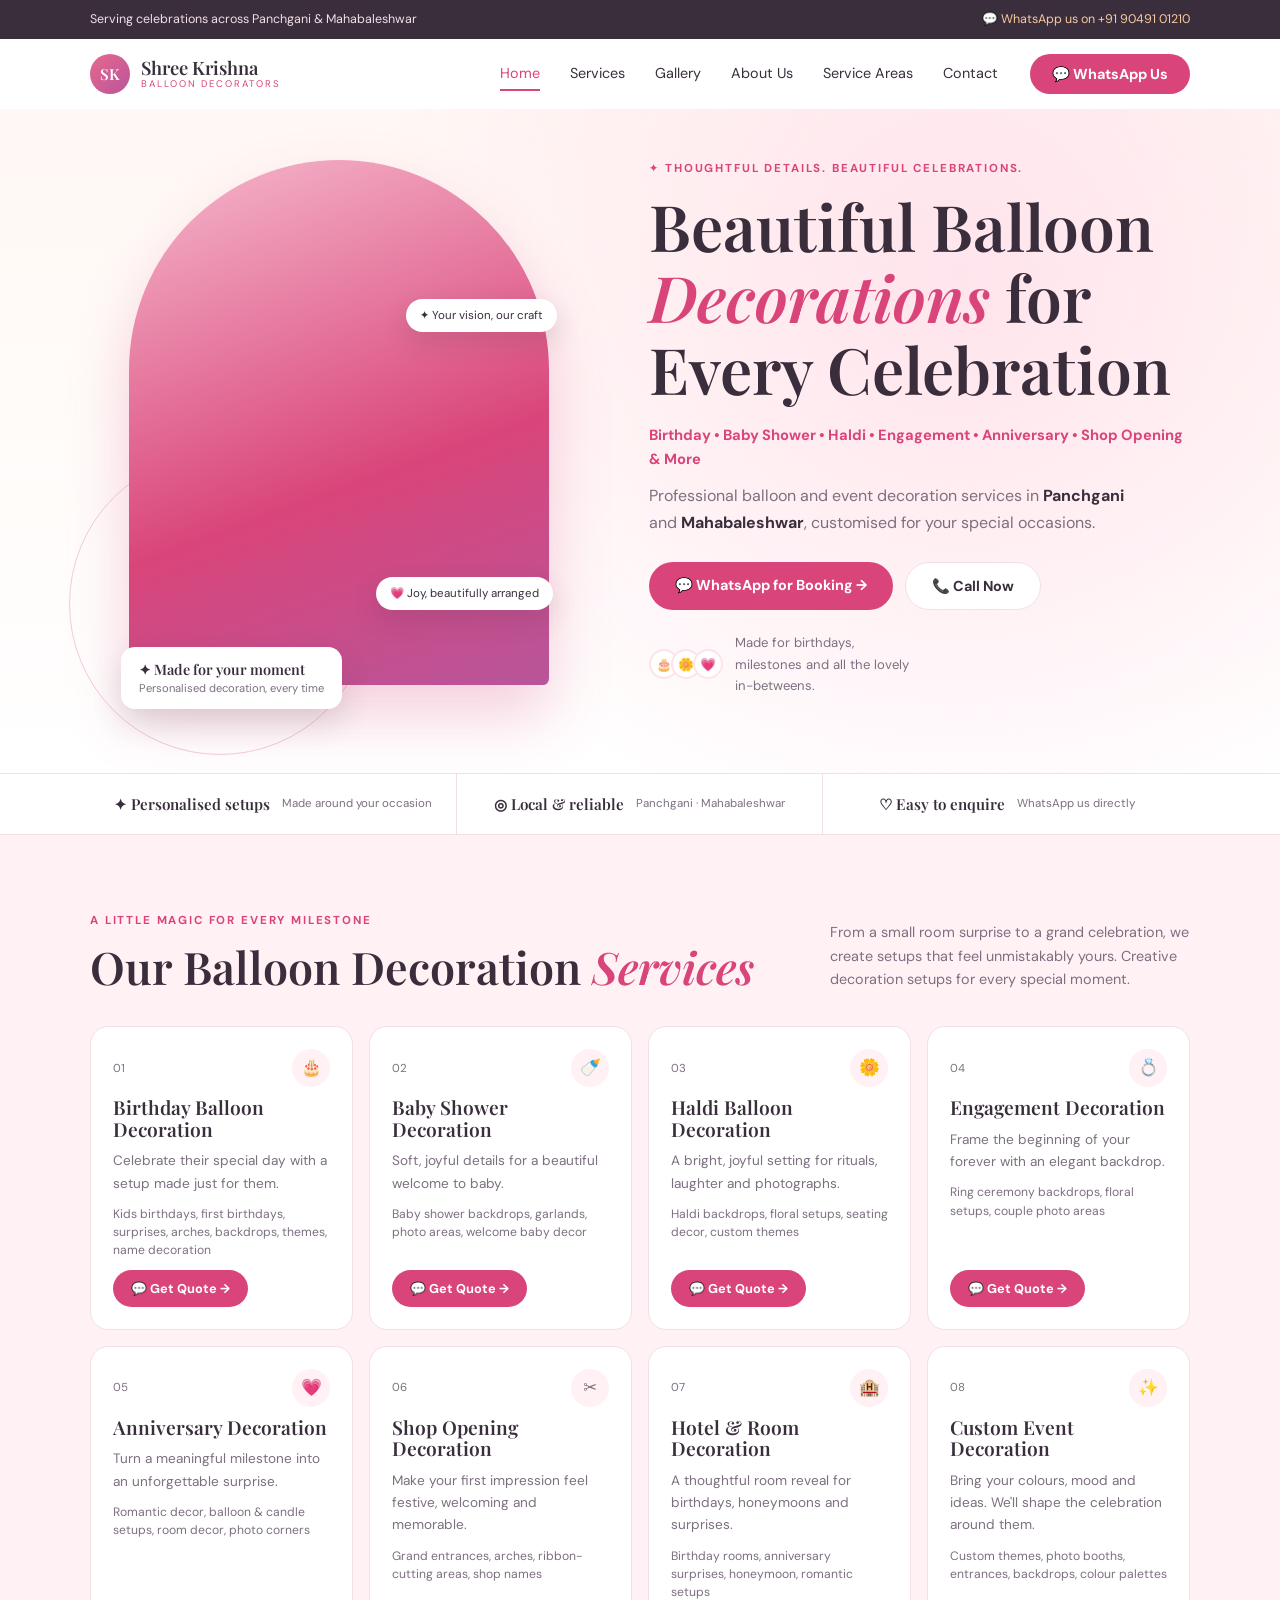
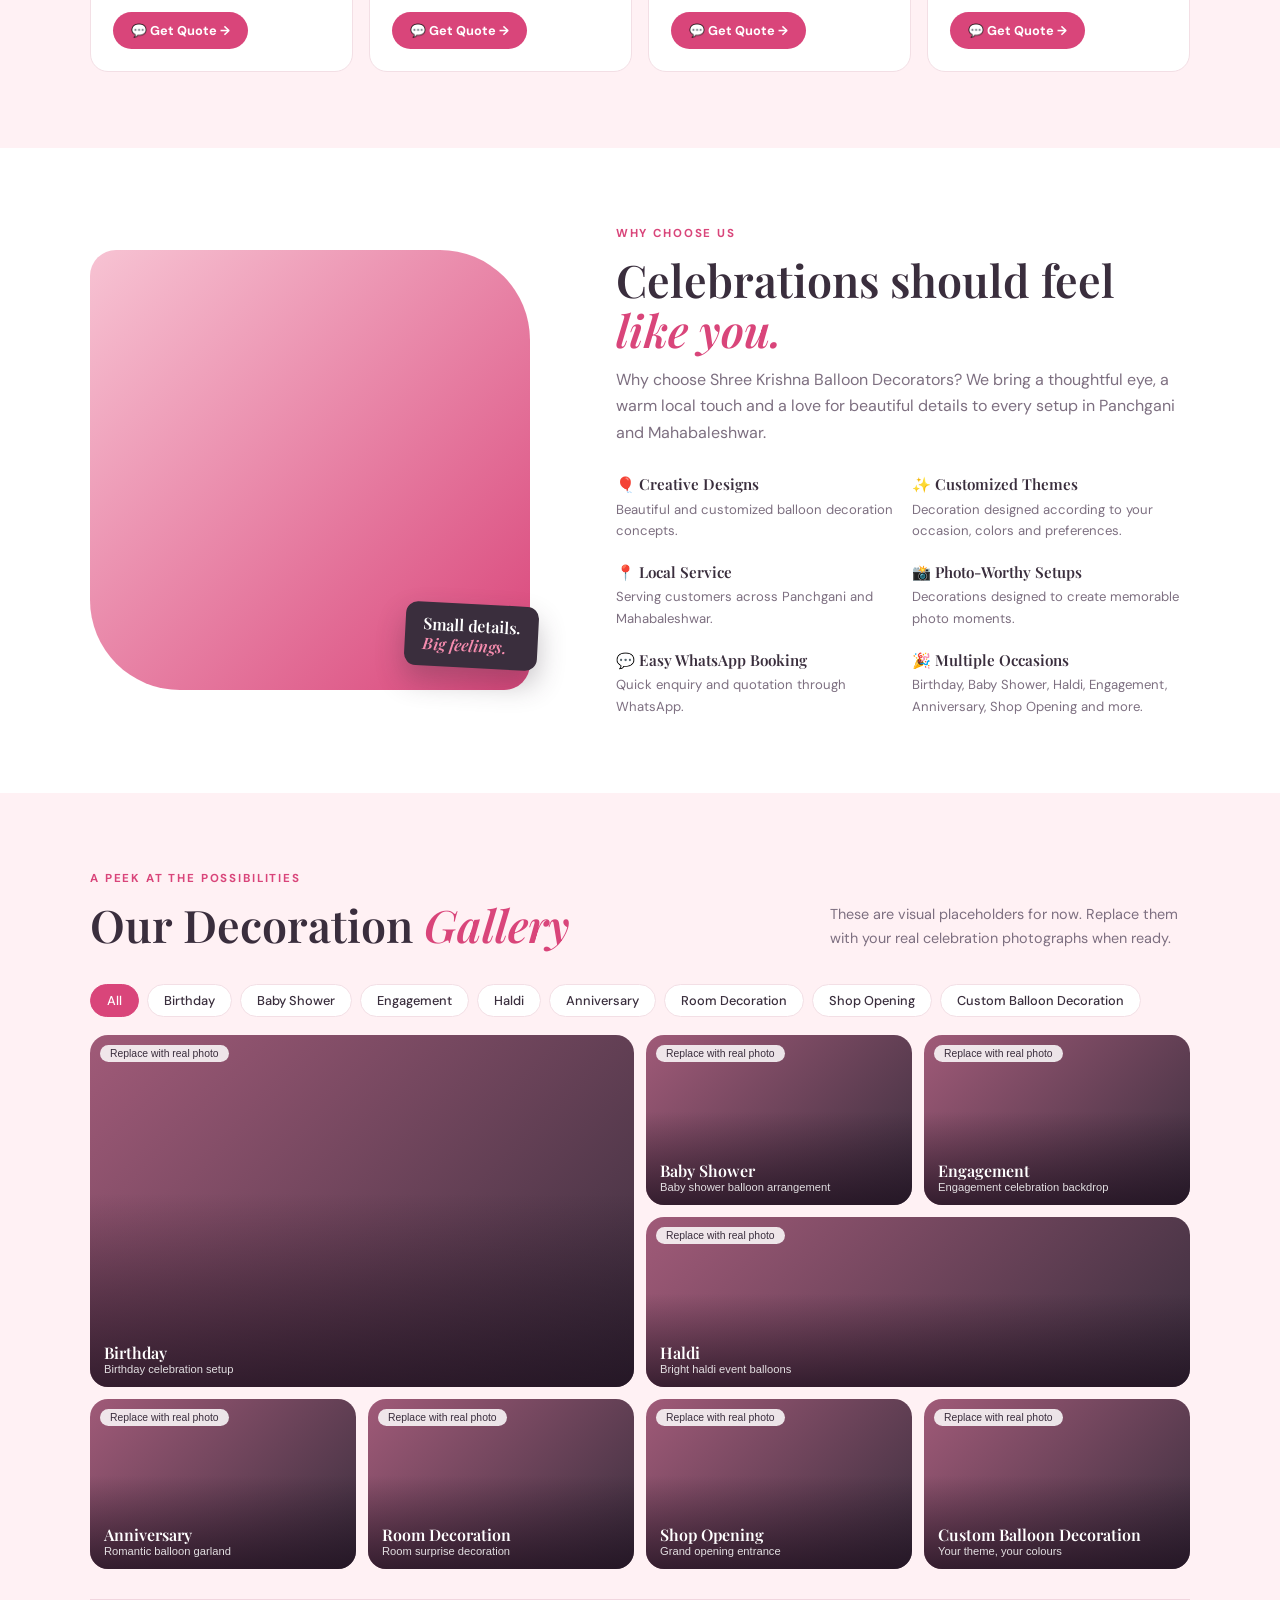
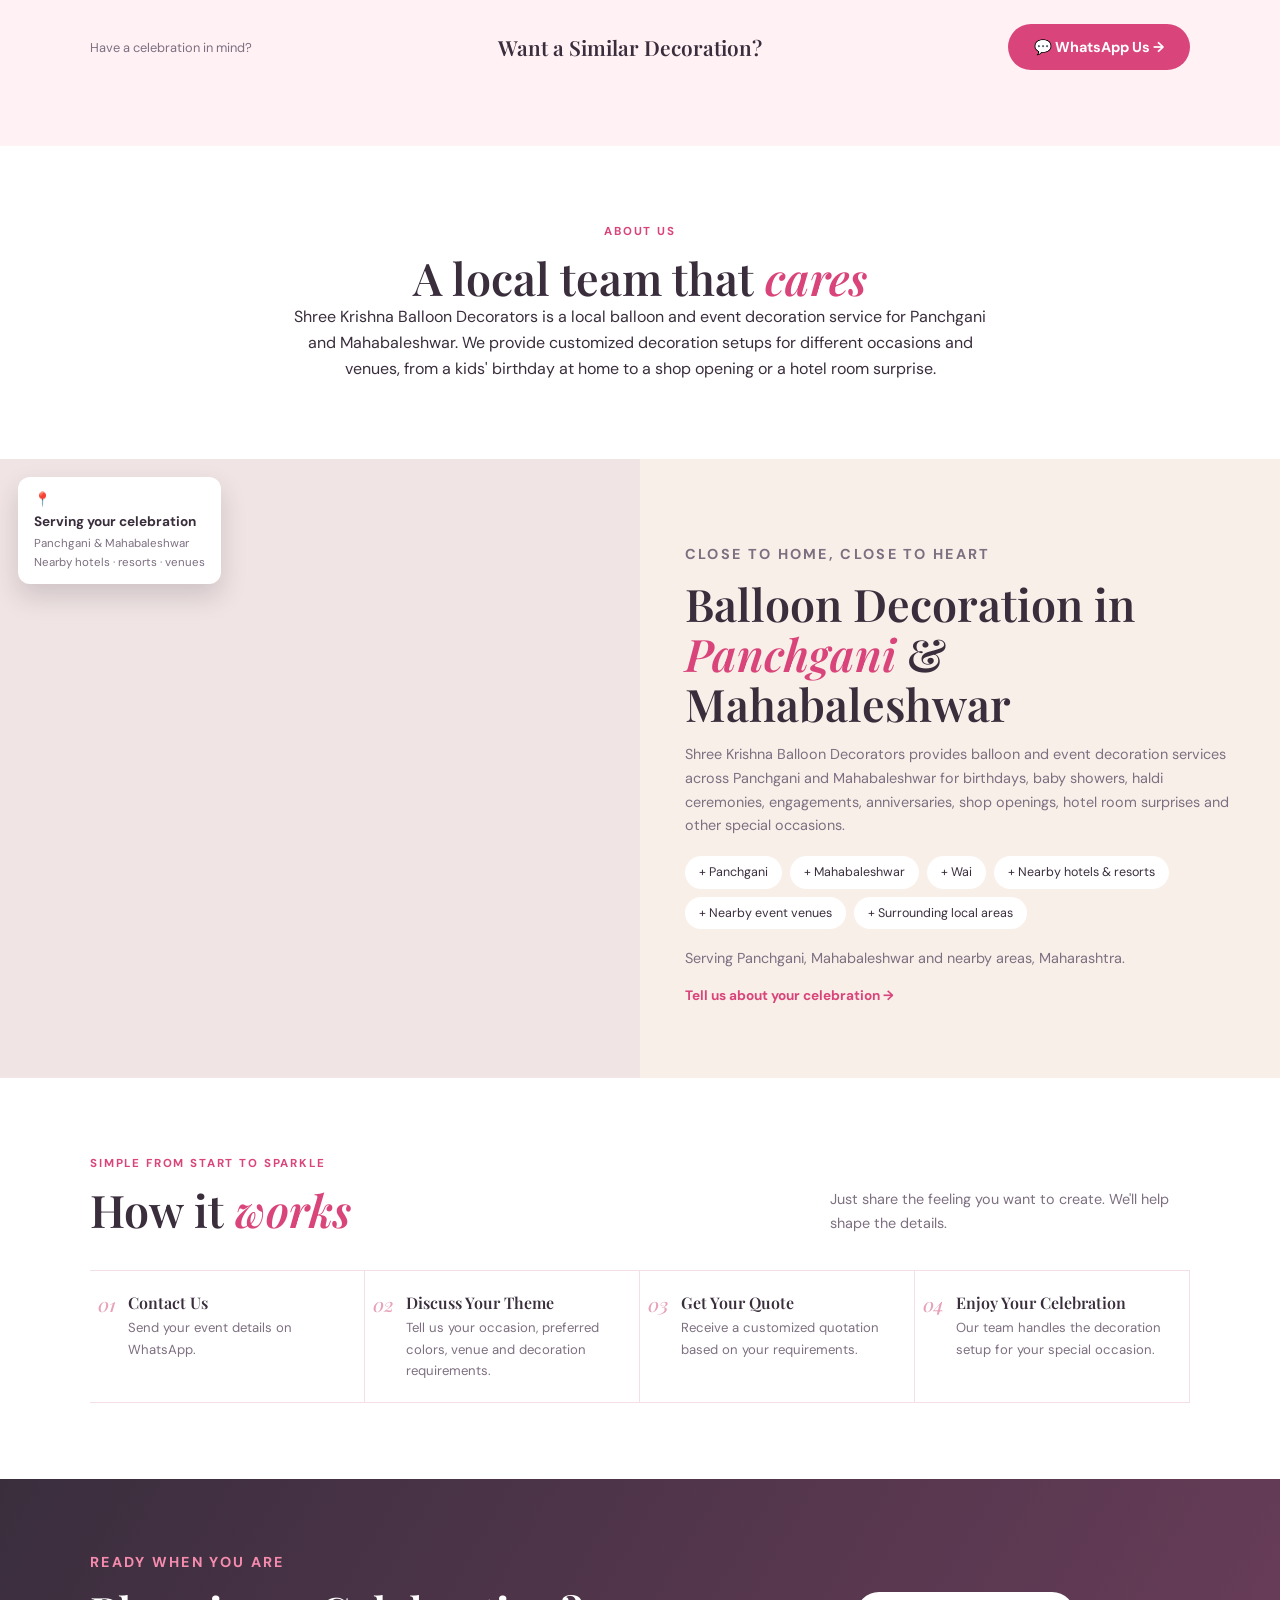
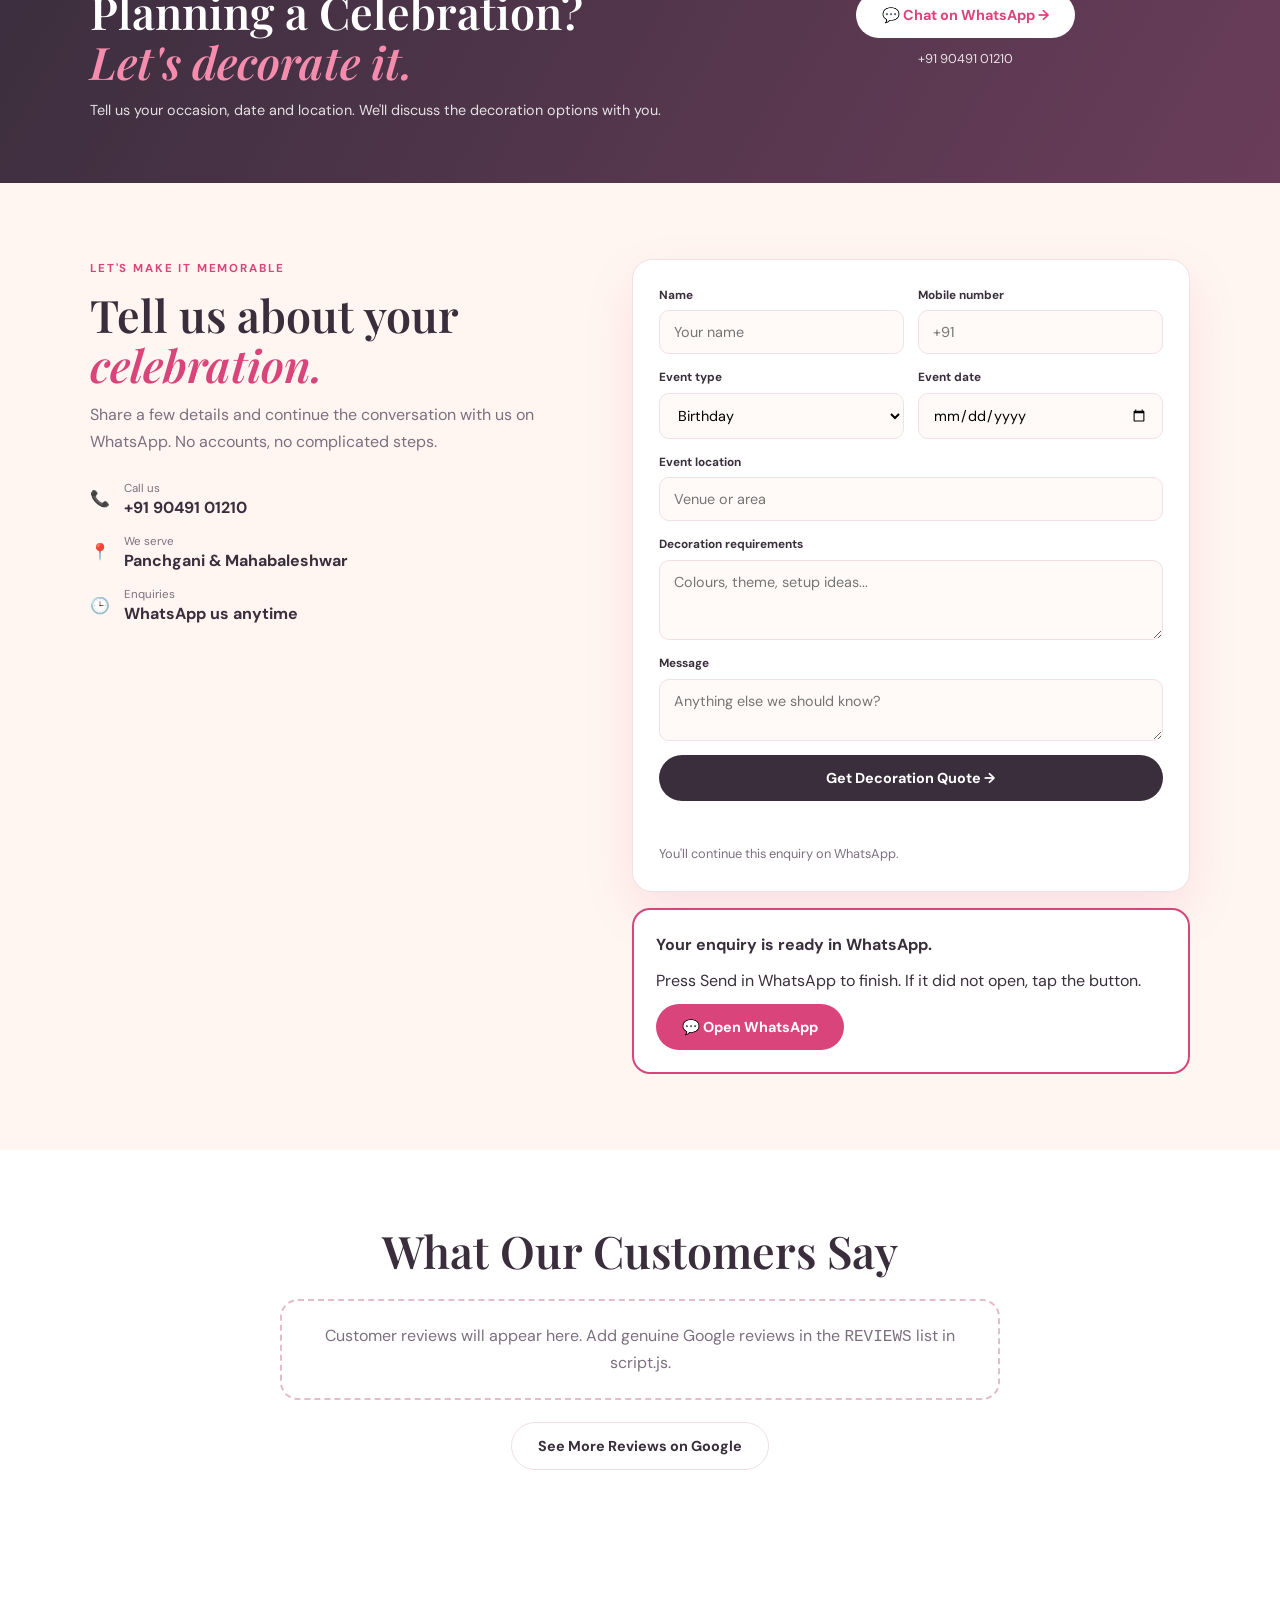
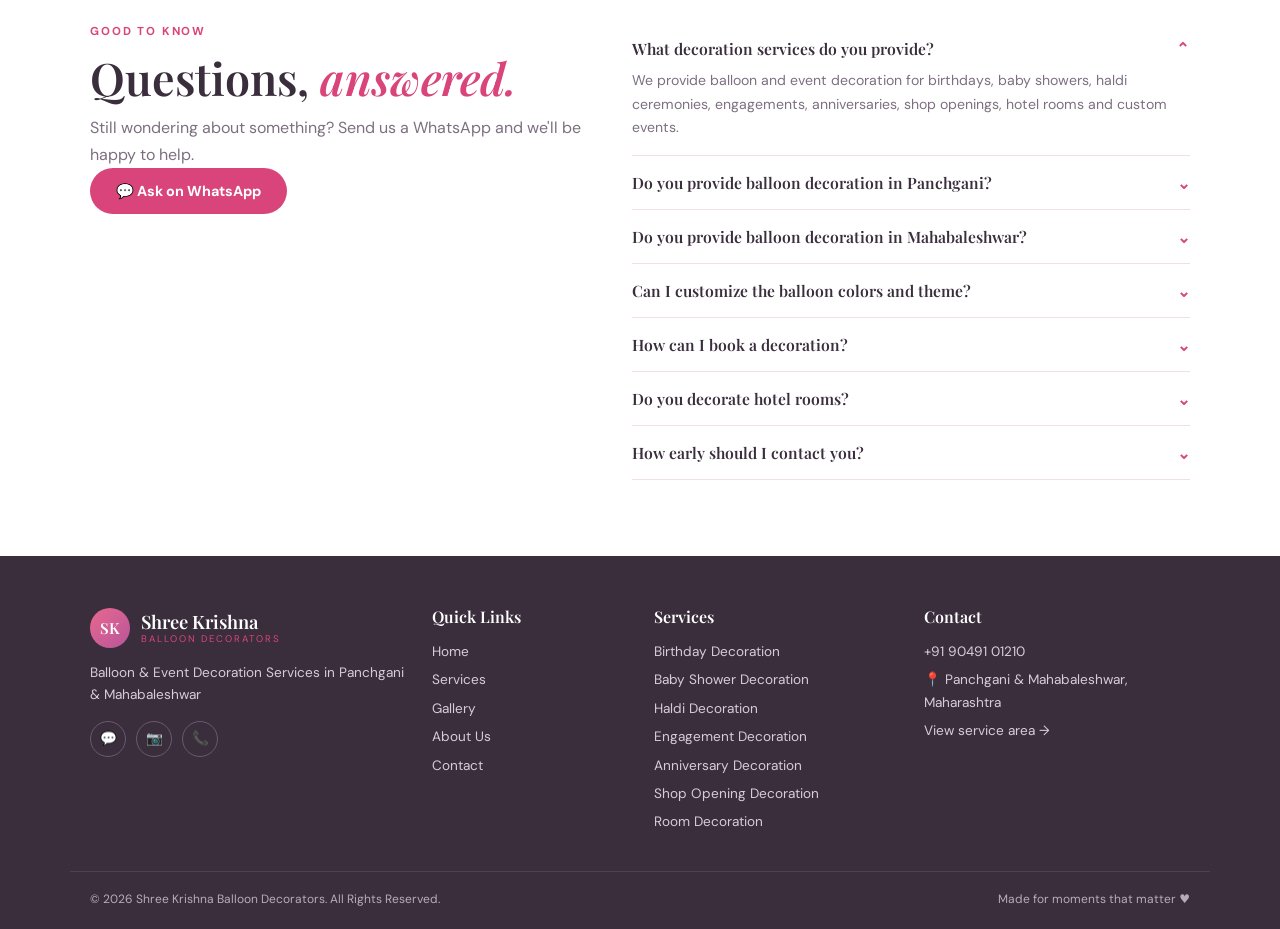
==== index.html @ 901444a6 "Initial commit" ====
<!DOCTYPE html>
<html lang="en">
<head>
<meta charset="utf-8">
<meta name="viewport" content="width=device-width, initial-scale=1">
<title>Balloon Decoration in Panchgani & Mahabaleshwar | Shree Krishna Balloon Decorators</title>
<meta name="description" content="Shree Krishna Balloon Decorators offers creative balloon and event decoration in Panchgani & Mahabaleshwar for birthdays, baby showers, haldi, engagements, anniversaries, shop openings and more. Call or WhatsApp +91 90491 01210.">
<link rel="canonical" href="https://www.YOUR-DOMAIN.com/">
<meta property="og:type" content="website">
<meta property="og:title" content="Balloon Decoration in Panchgani & Mahabaleshwar | Shree Krishna Balloon Decorators">
<meta property="og:description" content="Creative balloon & event decoration for birthdays, baby showers, haldi, engagements, anniversaries and shop openings.">
<meta property="og:url" content="https://www.YOUR-DOMAIN.com/">
<meta property="og:image" content="https://www.YOUR-DOMAIN.com/images/og.jpg">
<meta name="theme-color" content="#3a2e3d">
<link rel="icon" href="data:image/svg+xml,%3Csvg xmlns='http://www.w3.org/2000/svg' viewBox='0 0 64 64'%3E%3Ccircle cx='32' cy='32' r='30' fill='%23d9457a'/%3E%3Ctext x='32' y='41' font-size='26' text-anchor='middle' fill='white' font-family='serif'%3ESK%3C/text%3E%3C/svg%3E">
<link rel="preconnect" href="https://fonts.googleapis.com"><link rel="preconnect" href="https://fonts.gstatic.com" crossorigin>
<link href="https://fonts.googleapis.com/css2?family=DM+Sans:wght@400;500;700&family=Playfair+Display:ital,wght@0,500;0,600;0,700;1,500;1,600&display=swap" rel="stylesheet">
<link rel="stylesheet" href="style.css">
<script type="application/ld+json">
{"@context":"https://schema.org","@type":"LocalBusiness","name":"Shree Krishna Balloon Decorators","description":"Balloon and event decoration services in Panchgani and Mahabaleshwar, Maharashtra.","telephone":"+919049101210","url":"https://www.YOUR-DOMAIN.com/","areaServed":["Panchgani","Mahabaleshwar","Wai"],"address":{"@type":"PostalAddress","addressRegion":"Maharashtra","addressCountry":"IN"}}
</script>
</head>
<body>
<div class="topbar"><div class="wrap"><span>Serving celebrations across Panchgani &amp; Mahabaleshwar</span><a class="wa" data-wa="Hello Shree Krishna Balloon Decorators, I would like to enquire about balloon decoration for my event." href="https://wa.me/919049101210">💬 WhatsApp us on +91 90491 01210</a></div></div>

<header class="hdr">
  <div class="wrap hdr-in">
    <a href="#home" class="logo" aria-label="Shree Krishna Balloon Decorators - Home"><span class="sk">SK</span><span class="lt"><b>Shree Krishna</b><small>Balloon Decorators</small></span></a>
    <button class="burger" aria-label="Open menu" aria-expanded="false" aria-controls="nav"><i></i><i></i><i></i></button>
    <nav id="nav" aria-label="Main">
      <a href="#home">Home</a><a href="#services">Services</a><a href="#gallery">Gallery</a><a href="#about">About Us</a><a href="#areas">Service Areas</a><a href="#contact">Contact</a>
      <a class="btn pill wa" data-wa="Hello Shree Krishna Balloon Decorators, I would like to enquire about balloon decoration for my event." href="https://wa.me/919049101210">💬 WhatsApp Us</a>
    </nav>
  </div>
</header>

<main>
<section id="home" class="hero">
  <div class="wrap hero-in">
    <div class="hcopy">
      <p class="eyebrow">✦ Thoughtful details. Beautiful celebrations.</p>
      <h1>Beautiful Balloon <em>Decorations</em> for Every Celebration</h1>
      <p class="sub">Birthday • Baby Shower • Haldi • Engagement • Anniversary • Shop Opening &amp; More</p>
      <p class="desc">Professional balloon and event decoration services in <b>Panchgani</b> and <b>Mahabaleshwar</b>, customised for your special occasions.</p>
      <div class="actions">
        <a class="btn pill wa pulse" data-wa="Hello Shree Krishna Balloon Decorators, I would like to enquire about balloon decoration for my event." href="https://wa.me/919049101210">💬 WhatsApp for Booking →</a>
        <a class="btn pill outline" href="tel:+919049101210">📞 Call Now</a>
      </div>
      <p class="made"><span class="av"><i>🎂</i><i>🌼</i><i>💗</i></span>Made for birthdays, milestones and all the lovely in-betweens.</p>
    </div>
    <div class="hvis">
      <div class="arch"><img src="images/hero.jpg" width="900" height="1125" alt="Balloon arch birthday decoration by Shree Krishna Balloon Decorators" fetchpriority="high" onerror="this.remove()"></div>
      <span class="chip k1">✦ Your vision, our craft</span>
      <span class="chip k2">💗 Joy, beautifully arranged</span>
      <div class="card-float"><b>✦ Made for your moment</b><small>Personalised decoration, every time</small></div>
    </div>
  </div>
</section>

<div class="strip"><div class="wrap">
  <div><b>✦ Personalised setups</b><small>Made around your occasion</small></div>
  <div><b>◎ Local &amp; reliable</b><small>Panchgani · Mahabaleshwar</small></div>
  <div><b>♡ Easy to enquire</b><small>WhatsApp us directly</small></div>
</div></div>

<section id="services" class="sec pink"><div class="wrap">
  <div class="head"><div><p class="eyebrow">A little magic for every milestone</p><h2>Our Balloon Decoration <em>Services</em></h2></div><p class="lead">From a small room surprise to a grand celebration, we create setups that feel unmistakably yours. Creative decoration setups for every special moment.</p></div>
  <div class="grid4" id="serviceGrid"></div>
</div></section>

<section class="sec"><div class="wrap why">
  <div class="whyimg"><div class="photo"><img src="images/why.jpg" width="800" height="800" alt="Balloon wall and number decoration setup" loading="lazy" onerror="this.remove()"></div><span class="tag">Small details.<br><em>Big feelings.</em></span></div>
  <div>
    <p class="eyebrow">Why choose us</p>
    <h2>Celebrations should feel <em>like you.</em></h2>
    <p class="lead">Why choose Shree Krishna Balloon Decorators? We bring a thoughtful eye, a warm local touch and a love for beautiful details to every setup in Panchgani and Mahabaleshwar.</p>
    <div class="feat">
      <div><b>🎈 Creative Designs</b><p>Beautiful and customized balloon decoration concepts.</p></div>
      <div><b>✨ Customized Themes</b><p>Decoration designed according to your occasion, colors and preferences.</p></div>
      <div><b>📍 Local Service</b><p>Serving customers across Panchgani and Mahabaleshwar.</p></div>
      <div><b>📸 Photo-Worthy Setups</b><p>Decorations designed to create memorable photo moments.</p></div>
      <div><b>💬 Easy WhatsApp Booking</b><p>Quick enquiry and quotation through WhatsApp.</p></div>
      <div><b>🎉 Multiple Occasions</b><p>Birthday, Baby Shower, Haldi, Engagement, Anniversary, Shop Opening and more.</p></div>
    </div>
  </div>
</div></section>

<section id="gallery" class="sec pink"><div class="wrap">
  <div class="head"><div><p class="eyebrow">A peek at the possibilities</p><h2>Our Decoration <em>Gallery</em></h2></div><p class="lead">These are visual placeholders for now. Replace them with your real celebration photographs when ready.</p></div>
  <div class="filters" id="filters"></div>
  <div class="bento" id="galleryGrid"></div>
  <div class="gcta"><span>Have a celebration in mind?</span><h3>Want a Similar Decoration?</h3><a class="btn pill wa" data-wa="Hello, I saw your gallery and want a similar decoration." href="https://wa.me/919049101210">💬 WhatsApp Us →</a></div>
</div></section>

<section id="about" class="sec"><div class="wrap narrow center">
  <p class="eyebrow">About us</p><h2>A local team that <em>cares</em></h2>
  <p>Shree Krishna Balloon Decorators is a local balloon and event decoration service for Panchgani and Mahabaleshwar. We provide customized decoration setups for different occasions and venues, from a kids' birthday at home to a shop opening or a hotel room surprise.</p>
</div></section>

<section id="areas" class="areas"><div class="amap">
  <iframe title="Map of Panchgani and Mahabaleshwar" loading="lazy" referrerpolicy="no-referrer-when-downgrade" src="https://www.google.com/maps?q=Panchgani+Mahabaleshwar+Maharashtra&output=embed"></iframe>
  <div class="serve">📍 <b>Serving your celebration</b><small>Panchgani &amp; Mahabaleshwar</small><small>Nearby hotels · resorts · venues</small></div>
</div>
<div class="atext">
  <p class="eyebrow">Close to home, close to heart</p>
  <h2>Balloon Decoration in <em>Panchgani</em> &amp; Mahabaleshwar</h2>
  <p>Shree Krishna Balloon Decorators provides balloon and event decoration services across Panchgani and Mahabaleshwar for birthdays, baby showers, haldi ceremonies, engagements, anniversaries, shop openings, hotel room surprises and other special occasions.</p>
  <ul class="chips"><li>+ Panchgani</li><li>+ Mahabaleshwar</li><li>+ Wai</li><li>+ Nearby hotels &amp; resorts</li><li>+ Nearby event venues</li><li>+ Surrounding local areas</li></ul>
  <p class="small">Serving Panchgani, Mahabaleshwar and nearby areas, Maharashtra.</p>
  <a class="link" href="#contact">Tell us about your celebration →</a>
</div></section>

<section class="sec"><div class="wrap">
  <div class="head"><div><p class="eyebrow">Simple from start to sparkle</p><h2>How it <em>works</em></h2></div><p class="lead">Just share the feeling you want to create. We'll help shape the details.</p></div>
  <ol class="steps">
    <li><em>01</em><div><b>Contact Us</b><p>Send your event details on WhatsApp.</p></div></li>
    <li><em>02</em><div><b>Discuss Your Theme</b><p>Tell us your occasion, preferred colors, venue and decoration requirements.</p></div></li>
    <li><em>03</em><div><b>Get Your Quote</b><p>Receive a customized quotation based on your requirements.</p></div></li>
    <li><em>04</em><div><b>Enjoy Your Celebration</b><p>Our team handles the decoration setup for your special occasion.</p></div></li>
  </ol>
</div></section>

<section class="cta"><div class="wrap">
  <div><p class="eyebrow">Ready when you are</p><h2>Planning a Celebration? <em>Let's decorate it.</em></h2><p>Tell us your occasion, date and location. We'll discuss the decoration options with you.</p></div>
  <div class="ctab"><a class="btn pill white" data-wa="Hello, I want to enquire about balloon decoration. My event is in Panchgani/Mahabaleshwar." href="https://wa.me/919049101210">💬 Chat on WhatsApp →</a><span>+91 90491 01210</span></div>
</div></section>

<section id="contact" class="sec peach"><div class="wrap two">
  <div>
    <p class="eyebrow">Let's make it memorable</p>
    <h2>Tell us about your <em>celebration.</em></h2>
    <p class="lead">Share a few details and continue the conversation with us on WhatsApp. No accounts, no complicated steps.</p>
    <ul class="info">
      <li>📞<span><small>Call us</small><a href="tel:+919049101210">+91 90491 01210</a></span></li>
      <li>📍<span><small>We serve</small><b>Panchgani &amp; Mahabaleshwar</b></span></li>
      <li>🕒<span><small>Enquiries</small><b>WhatsApp us anytime</b></span></li>
    </ul>
  </div>
  <div>
  <form id="enq" novalidate>
    <label>Name<input name="name" required autocomplete="name" placeholder="Your name"></label>
    <label>Mobile number<input name="mobile" type="tel" inputmode="tel" required autocomplete="tel" placeholder="+91"></label>
    <label>Event type<select name="type" required><option>Birthday</option><option>Baby Shower</option><option>Haldi</option><option>Engagement</option><option>Anniversary</option><option>Shop Opening</option><option>Room Decoration</option><option>Other</option></select></label>
    <label>Event date<input name="date" type="date"></label>
    <label class="full">Event location<input name="loc" required placeholder="Venue or area"></label>
    <label class="full">Decoration requirements<textarea name="req" rows="3" placeholder="Colours, theme, setup ideas..."></textarea></label>
    <label class="full">Message<textarea name="msg" rows="2" placeholder="Anything else we should know?"></textarea></label>
    <button class="btn full dark" type="submit">Get Decoration Quote →</button>
    <p class="err full" id="err" role="alert"></p>
    <p class="small full">You'll continue this enquiry on WhatsApp.</p>
  </form>
  <div id="done" class="done" hidden><b>Your enquiry is ready in WhatsApp.</b><p>Press Send in WhatsApp to finish. If it did not open, tap the button.</p><a class="btn pill wa" id="waCont" target="_blank" rel="noopener" href="https://wa.me/919049101210">💬 Open WhatsApp</a></div>
  </div>
</div></section>

<section class="sec"><div class="wrap narrow center">
  <h2>What Our Customers Say</h2>
  <div class="ph" id="reviews">Customer reviews will appear here. Add genuine Google reviews in the <code>REVIEWS</code> list in script.js.</div>
  <a class="btn pill outline" id="gLink" href="#reviews">See More Reviews on Google</a>
</div></section>

<section id="faq" class="sec"><div class="wrap two">
  <div><p class="eyebrow">Good to know</p><h2>Questions, <em>answered.</em></h2><p class="lead">Still wondering about something? Send us a WhatsApp and we'll be happy to help.</p><a class="btn pill wa" data-wa="Hello, I have a question about balloon decoration." href="https://wa.me/919049101210">💬 Ask on WhatsApp</a></div>
  <div id="faqList">
  <details open><summary>What decoration services do you provide?</summary><p>We provide balloon and event decoration for birthdays, baby showers, haldi ceremonies, engagements, anniversaries, shop openings, hotel rooms and custom events.</p></details>
  <details><summary>Do you provide balloon decoration in Panchgani?</summary><p>Yes, we provide balloon decoration services in Panchgani and nearby areas.</p></details>
  <details><summary>Do you provide balloon decoration in Mahabaleshwar?</summary><p>Yes, we provide balloon and event decoration services in Mahabaleshwar and nearby areas.</p></details>
  <details><summary>Can I customize the balloon colors and theme?</summary><p>Yes. Decoration themes and balloon colors can be discussed according to the occasion and requirements.</p></details>
  <details><summary>How can I book a decoration?</summary><p>Contact us directly on WhatsApp or call +91 90491 01210 with your event date, location and decoration requirements.</p></details>
  <details><summary>Do you decorate hotel rooms?</summary><p>Yes, hotel and room balloon decoration can be arranged for birthdays, anniversaries, honeymoon surprises and special occasions, subject to venue permission and availability.</p></details>
  <details><summary>How early should I contact you?</summary><p>Customers should contact us as early as possible, especially for weekends, holidays and special occasions.</p></details>
  </div>
</div></section>
</main>

<footer class="ftr"><div class="wrap fgrid">
  <div><a href="#home" class="logo"><span class="sk">SK</span><span class="lt"><b>Shree Krishna</b><small>Balloon Decorators</small></span></a><p>Balloon &amp; Event Decoration Services in Panchgani &amp; Mahabaleshwar</p>
    <p class="soc"><a class="wa" data-wa="Hello Shree Krishna Balloon Decorators" href="https://wa.me/919049101210" aria-label="WhatsApp">💬</a><a id="insta" href="#" aria-label="Instagram" hidden>📷</a><a href="tel:+919049101210" aria-label="Call">📞</a></p></div>
  <div><h3>Quick Links</h3><a href="#home">Home</a><a href="#services">Services</a><a href="#gallery">Gallery</a><a href="#about">About Us</a><a href="#contact">Contact</a></div>
  <div><h3>Services</h3><a href="#services">Birthday Decoration</a><a href="#services">Baby Shower Decoration</a><a href="#services">Haldi Decoration</a><a href="#services">Engagement Decoration</a><a href="#services">Anniversary Decoration</a><a href="#services">Shop Opening Decoration</a><a href="#services">Room Decoration</a></div>
  <div><h3>Contact</h3><a href="tel:+919049101210">+91 90491 01210</a><a href="https://www.google.com/maps?q=Panchgani+Mahabaleshwar" target="_blank" rel="noopener">📍 Panchgani &amp; Mahabaleshwar, Maharashtra</a><a href="#areas">View service area →</a></div>
</div>
<div class="wrap copy"><span>© 2026 Shree Krishna Balloon Decorators. All Rights Reserved.</span><span>Made for moments that matter ♥</span></div></footer>

<div class="bar"><a href="tel:+919049101210">📞 Call Now</a><a class="wa" data-wa="Hello Shree Krishna Balloon Decorators, I would like to enquire about balloon decoration for my event." href="https://wa.me/919049101210">💬 WhatsApp</a></div>
<dialog id="lb"><button aria-label="Close" id="lbx">✕</button><div id="lbc"></div></dialog>
<script src="script.js"></script>
</body>
</html>
---- style.css ----
:root{--pink:#d9457a;--pink2:#e8688f;--dark:#3a2e3d;--ink:#3a2e3d;--mut:#7d6f80;--blush:#fff1f4;--cream:#fff8f4;--peach:#fff6f1;--wa:#d9457a;--line:#f3dfe5}
*{box-sizing:border-box;margin:0}
html{scroll-behavior:smooth;scroll-padding-top:90px}
body{font:16px/1.65 'DM Sans',system-ui,sans-serif;color:var(--ink);background:#fff;padding-bottom:62px;overflow-x:hidden}
h1,h2,h3,.lt b{font-family:'Playfair Display',Georgia,serif;font-weight:600;line-height:1.12;color:var(--dark)}
h1{font-size:clamp(2.3rem,6.4vw,4rem);margin-bottom:18px}
h2{font-size:clamp(1.8rem,4.2vw,2.8rem)}
h3{font-size:1.2rem}
em{font-style:italic;color:var(--pink)}
a{color:inherit}.wrap{max-width:1140px;margin:auto;padding:0 20px}.narrow{max-width:760px}.center{text-align:center}
.eyebrow{font-size:.72rem;letter-spacing:.16em;text-transform:uppercase;color:var(--pink);font-weight:700;margin-bottom:12px}
.lead{color:var(--mut);margin-top:12px}.small{font-size:.8rem;color:var(--mut)}
:focus-visible{outline:3px solid var(--pink);outline-offset:3px}

.topbar{background:var(--dark);color:#f3dfe5;font-size:.78rem;display:none}
.topbar .wrap{display:flex;justify-content:space-between;padding-top:9px;padding-bottom:9px}
.topbar a{text-decoration:none;color:#f6c9a0}

.hdr{position:sticky;top:0;z-index:40;background:rgba(255,255,255,.93);backdrop-filter:blur(10px);transition:box-shadow .3s}
.hdr.sc{box-shadow:0 8px 26px rgba(58,46,61,.1)}
.hdr-in{display:flex;align-items:center;justify-content:space-between;height:70px}
.logo{display:flex;align-items:center;gap:11px;text-decoration:none}
.sk{display:grid;place-items:center;width:40px;height:40px;border-radius:50%;background:linear-gradient(135deg,#e8688f,#b8559a);color:#fff;font:600 .95rem 'Playfair Display',serif;transition:transform .4s}
.logo:hover .sk{transform:rotate(-10deg) scale(1.06)}
.lt{display:grid;line-height:1.15}.lt b{font-size:1.15rem}
.lt small{font-size:.6rem;letter-spacing:.2em;text-transform:uppercase;color:var(--pink)}
nav{display:none;position:absolute;top:70px;left:0;right:0;background:#fff;padding:10px 20px 20px;flex-direction:column;box-shadow:0 16px 26px rgba(58,46,61,.1)}
nav.open{display:flex}
nav a{position:relative;text-decoration:none;padding:11px 4px;font-size:.9rem;color:var(--ink)}
nav a:not(.btn)::after{content:"";position:absolute;left:4px;right:4px;bottom:5px;height:2px;background:var(--pink);transform:scaleX(0);transform-origin:left;transition:transform .3s}
nav a:not(.btn):hover::after,nav a.act::after{transform:scaleX(1)}
nav a.act{color:var(--pink)}
.burger{background:none;border:0;padding:10px;cursor:pointer}.burger i{display:block;width:24px;height:2.5px;border-radius:2px;background:var(--dark);margin:5px 0}

.btn{display:inline-block;border:0;cursor:pointer;font:700 .9rem 'DM Sans';text-decoration:none;text-align:center;padding:14px 26px;border-radius:12px;background:var(--pink);color:#fff;transition:transform .2s,box-shadow .2s}
.btn:hover{transform:translateY(-3px);box-shadow:0 12px 24px rgba(217,69,122,.35)}
.pill{border-radius:999px}.btn.dark{background:var(--dark);border-radius:999px}
.btn.outline{background:#fff;color:var(--dark);border:1.5px solid var(--line)}.btn.outline:hover{box-shadow:0 10px 22px rgba(58,46,61,.15)}
.btn.white{background:#fff;color:var(--pink)}
nav .btn{margin-top:8px;color:#fff}
.pulse{animation:pulse 2.6s infinite}
@keyframes pulse{0%{box-shadow:0 0 0 0 rgba(217,69,122,.5)}70%,100%{box-shadow:0 0 0 16px rgba(217,69,122,0)}}

/* hero */
.hero{background:radial-gradient(circle at 75% 25%,#ffe4ec,transparent 55%),linear-gradient(180deg,var(--cream),#fff);padding:36px 0 54px;overflow:hidden}
.hero-in{display:grid;gap:34px;align-items:center}
.sub{font-weight:700;color:var(--pink);margin-bottom:12px;font-size:.92rem}
.desc{color:var(--mut);max-width:480px}.desc b{color:var(--dark)}
.actions{display:flex;flex-wrap:wrap;gap:12px;margin:26px 0 22px}
.made{display:flex;align-items:center;gap:12px;font-size:.82rem;color:var(--mut);max-width:260px}
.av{display:flex}.av i{font-style:normal;display:grid;place-items:center;width:30px;height:30px;border-radius:50%;background:#fff;border:2px solid #fde4ea;margin-left:-8px;font-size:.8rem}.av i:first-child{margin-left:0}
.hcopy>*{opacity:0;animation:up .8s cubic-bezier(.2,.7,.2,1) forwards}
.hcopy>:nth-child(2){animation-delay:.1s}.hcopy>:nth-child(3){animation-delay:.2s}.hcopy>:nth-child(4){animation-delay:.3s}.hcopy>:nth-child(5){animation-delay:.4s}.hcopy>:nth-child(6){animation-delay:.5s}
@keyframes up{from{opacity:0;transform:translateY(26px)}to{opacity:1;transform:none}}
.hvis{position:relative;max-width:380px;width:100%;margin:0 auto;padding-bottom:10px}
.hvis::before{content:"";position:absolute;left:-60px;bottom:-60px;width:300px;height:300px;border:1px solid #f3cdd9;border-radius:50%}
.arch{position:relative;aspect-ratio:4/5;border-radius:999px 999px 30px 30px;overflow:hidden;background:linear-gradient(160deg,#f6b9cd,#d9457a 60%,#b8559a);box-shadow:0 30px 60px rgba(217,69,122,.25);animation:pop 1s cubic-bezier(.2,.9,.3,1.1) .2s backwards}
@keyframes pop{from{opacity:0;transform:translateY(50px) scale(.94)}to{opacity:1;transform:none}}
.arch img{width:100%;height:100%;object-fit:cover;display:block;animation:kb 18s ease-in-out infinite alternate}
@keyframes kb{from{transform:scale(1)}to{transform:scale(1.1) translate(-1%,-1%)}}
.arch::after{content:"";position:absolute;inset:0;background:linear-gradient(115deg,transparent 40%,rgba(255,255,255,.25) 50%,transparent 60%);transform:translateX(-120%);animation:shine 7s ease-in-out 2s infinite}
@keyframes shine{0%{transform:translateX(-120%)}30%,100%{transform:translateX(120%)}}
.chip{position:absolute;z-index:3;background:#fff;color:var(--dark);font-size:.72rem;padding:7px 14px;border-radius:99px;box-shadow:0 10px 26px rgba(58,46,61,.15);animation:bob 5s ease-in-out infinite}
.k1{right:-8px;top:26%}.k2{right:-4px;bottom:16%;animation-delay:-2s}
.card-float{position:absolute;z-index:3;left:-8px;bottom:-14px;background:#fff;border-radius:14px;padding:12px 18px;box-shadow:0 14px 30px rgba(58,46,61,.15);display:grid;animation:bob 6s ease-in-out infinite -1s}
.card-float b{font:600 .9rem 'Playfair Display',serif}.card-float small{font-size:.7rem;color:var(--mut)}
@keyframes bob{0%,100%{transform:translateY(0)}50%{transform:translateY(-9px)}}

.strip{background:#fff;border-top:1px solid var(--line);border-bottom:1px solid var(--line)}
.strip .wrap{display:grid;gap:0}
.strip .wrap>div{display:flex;flex-wrap:wrap;align-items:center;justify-content:center;gap:4px 12px;padding:14px;border-bottom:1px solid var(--line)}
.strip .wrap>div:last-child{border:0}
.strip b{font:600 .95rem 'Playfair Display',serif;color:var(--dark)}.strip small{font-size:.72rem;color:var(--mut)}

.sec{padding:76px 0}.pink{background:var(--blush)}.peach{background:var(--peach)}
.head{display:grid;gap:12px;margin-bottom:34px;align-items:end}.head .lead{max-width:360px;margin:0;font-size:.9rem}

.grid4{display:grid;gap:16px}
.scard{background:#fff;border:1px solid var(--line);border-radius:18px;padding:22px;display:flex;flex-direction:column;gap:10px;transition:transform .3s,box-shadow .3s}
.scard:hover{transform:translateY(-6px);box-shadow:0 20px 40px rgba(217,69,122,.14)}
.scard .top{display:flex;justify-content:space-between;align-items:center;font-size:.72rem;color:var(--mut)}
.ic{display:grid;place-items:center;width:38px;height:38px;border-radius:50%;background:#fff1f4;font-size:1.05rem;transition:transform .35s}
.scard:hover .ic{transform:scale(1.18) rotate(-8deg)}
.scard p{font-size:.85rem;color:var(--mut)}.scard .inc{font-size:.76rem;line-height:1.5}
.scard .btn{margin-top:auto;padding:10px 18px;font-size:.8rem;align-self:flex-start}

.why{display:grid;gap:34px;align-items:center}
.whyimg{position:relative;max-width:440px}
.photo{aspect-ratio:1;border-radius:26px 90px 26px 90px;overflow:hidden;background:linear-gradient(135deg,#f7c3d3,#d9457a)}
.photo img{width:100%;height:100%;object-fit:cover;display:block;transition:transform .8s}.whyimg:hover img{transform:scale(1.06)}
.tag{position:absolute;right:-8px;bottom:22px;background:var(--dark);color:#fff;font:600 1rem/1.25 'Playfair Display',serif;padding:12px 18px;border-radius:12px;transform:rotate(3deg);box-shadow:0 14px 28px rgba(58,46,61,.3)}
.tag em{color:#f58cae}
.feat{display:grid;gap:18px;margin-top:26px}
.feat b{font:600 .95rem 'Playfair Display',serif;color:var(--dark)}.feat p{font-size:.82rem;color:var(--mut)}

.filters{display:flex;gap:8px;flex-wrap:wrap;margin-bottom:18px}
.filters button{border:1px solid var(--line);background:#fff;color:var(--ink);padding:7px 16px;border-radius:99px;cursor:pointer;font:500 .8rem 'DM Sans';transition:.2s}
.filters button:hover{border-color:var(--pink)}.filters .on{background:var(--pink);color:#fff;border-color:var(--pink)}
.bento{display:grid;grid-template-columns:repeat(2,1fr);grid-auto-rows:150px;grid-auto-flow:dense;gap:12px}
.tile{position:relative;overflow:hidden;border:0;padding:0;border-radius:18px;cursor:zoom-in;background:linear-gradient(135deg,#a05a78,#3a2e3d);color:#fff;text-align:left;transition:transform .3s,box-shadow .3s}
.tile:hover{transform:scale(1.02);box-shadow:0 18px 36px rgba(58,46,61,.3)}
.tile img{position:absolute;inset:0;width:100%;height:100%;object-fit:cover;transition:transform .6s}.tile:hover img{transform:scale(1.08)}
.tile::after{content:"";position:absolute;inset:0;background:linear-gradient(transparent 45%,rgba(30,15,30,.75))}
.tile img+.rp{display:none}
.rp{position:absolute;left:10px;top:10px;z-index:2;font-style:normal;font-size:.65rem;background:rgba(255,255,255,.85);color:var(--dark);padding:3px 10px;border-radius:99px}
.cap{position:absolute;left:14px;bottom:12px;z-index:2;display:grid}.cap b{font:600 1rem 'Playfair Display',serif}.cap small{font-size:.7rem;opacity:.85}
.t0{grid-column:span 2;grid-row:span 2}
.filtered .tile{grid-column:auto;grid-row:auto}
.gcta{display:flex;flex-direction:column;align-items:flex-start;gap:12px;margin-top:30px;padding-top:24px;border-top:1px solid #f1d6df}
.gcta span{font-size:.8rem;color:var(--mut)}

.areas{display:grid}
.amap{position:relative;min-height:320px;background:#f0e4e4}
.amap iframe{width:100%;height:100%;min-height:320px;border:0;display:block}
.serve{position:absolute;left:18px;top:18px;background:#fff;border-radius:12px;padding:12px 16px;box-shadow:0 12px 26px rgba(58,46,61,.18);display:grid;font-size:.85rem;animation:bob 6s ease-in-out infinite}
.serve small{font-size:.72rem;color:var(--mut)}
.atext{background:#f9efe9;padding:56px 24px}
.atext>*{max-width:560px}.atext p{margin-top:14px;font-size:.9rem;color:var(--mut)}
.chips{display:flex;flex-wrap:wrap;gap:8px;list-style:none;padding:0;margin:18px 0}
.chips li{background:#fff;padding:6px 14px;border-radius:99px;font-size:.78rem}
.link{display:inline-block;margin-top:14px;color:var(--pink);font-weight:700;font-size:.85rem;text-decoration:none}

.steps{list-style:none;padding:0;display:grid;border-top:1px solid var(--line)}
.steps li{display:flex;gap:12px;padding:20px 8px;border-bottom:1px solid var(--line)}
.steps li>em{font:italic 500 1.2rem 'Playfair Display',serif;color:#e7a1b8}
.steps b{font:600 1rem 'Playfair Display',serif;color:var(--dark)}.steps p{font-size:.82rem;color:var(--mut)}

.cta{background:linear-gradient(120deg,#3a2e3d,#6a3d5a);color:#fff;padding:60px 0}
.cta .wrap{display:grid;gap:24px;align-items:center}
.cta h2{color:#fff}.cta h2 em{color:#f58cae;display:block}.cta p{margin-top:12px;font-size:.9rem;opacity:.85}.cta .eyebrow{color:#f58cae;opacity:1}
.ctab{display:grid;gap:10px;justify-items:start}.ctab span{font-size:.8rem;opacity:.85}

.two{display:grid;gap:34px;align-items:start}
.info{list-style:none;padding:0;margin-top:26px;display:grid;gap:16px}
.info li{display:flex;gap:14px;align-items:center}.info span{display:grid;line-height:1.35}.info small{font-size:.72rem;color:var(--mut)}.info a{text-decoration:none;font-weight:700}
form{display:grid;gap:14px;background:#fff;padding:26px;border-radius:20px;box-shadow:0 20px 50px rgba(217,69,122,.12);border:1px solid var(--line)}
label{display:grid;gap:5px;font-weight:700;font-size:.74rem}
input,select,textarea{font:400 .9rem 'DM Sans';padding:12px 14px;border:1px solid var(--line);border-radius:10px;background:#fffaf8;width:100%;transition:border-color .2s,box-shadow .2s}
input:focus,select:focus,textarea:focus{border-color:var(--pink);outline:0;box-shadow:0 0 0 4px rgba(217,69,122,.12)}
.err{color:#b3123a;font-size:.85rem;min-height:1.1em}
.done{margin-top:16px;background:#fff;padding:22px;border-radius:18px;border:2px solid var(--pink);display:grid;gap:10px;justify-items:start;animation:up .5s both}
.ph{border:2px dashed #e5bccb;border-radius:18px;padding:22px;margin:22px 0;color:var(--mut)}
details{border-bottom:1px solid var(--line);padding:16px 0}
summary{cursor:pointer;font:600 .98rem 'Playfair Display',serif;color:var(--dark);list-style:none;display:flex;justify-content:space-between;gap:10px}
summary::after{content:"⌄";color:var(--pink);transition:transform .3s}details[open] summary::after{transform:rotate(180deg)}
details p{margin-top:10px;font-size:.88rem;color:var(--mut)}

.ftr{background:var(--dark);color:#d9cbd9;padding:52px 0 0;font-size:.85rem}
.ftr .lt b{color:#fff}.ftr h3{color:#fff;font-size:1rem;margin-bottom:12px}
.ftr a{text-decoration:none}.ftr .fgrid a:not(.logo):not(.soc a){display:block;padding:3px 0;transition:color .2s,padding-left .2s}.ftr .fgrid a:not(.logo):hover{color:#f6c9a0;padding-left:4px}
.fgrid{display:grid;gap:28px}.fgrid p{margin-top:14px}
.soc{display:flex;gap:10px}.soc a{display:grid!important;place-items:center;width:36px;height:36px;border:1px solid #6a5a6d;border-radius:50%;padding:0!important}
.copy{display:flex;justify-content:space-between;flex-wrap:wrap;gap:6px;margin-top:34px;padding-top:18px;padding-bottom:20px;border-top:1px solid #54445a;font-size:.75rem;opacity:.8}

.bar{position:fixed;bottom:0;left:0;right:0;z-index:50;display:grid;grid-template-columns:1fr 1fr;box-shadow:0 -6px 18px rgba(0,0,0,.18)}
.bar a{padding:16px;text-align:center;font-weight:700;color:#fff;text-decoration:none;background:var(--dark)}.bar a.wa{background:var(--pink)}
dialog{border:0;border-radius:20px;padding:0;max-width:min(92vw,820px);width:100%;overflow:hidden;animation:pop .35s both}
dialog::backdrop{background:rgba(30,10,40,.75);backdrop-filter:blur(3px)}
#lbx{position:absolute;right:10px;top:10px;border:0;background:#fff;border-radius:50%;width:38px;height:38px;cursor:pointer;z-index:2}
#lbc img{width:100%;display:block}.ph2{aspect-ratio:4/3;display:grid;place-items:center;text-align:center;color:#fff;background:linear-gradient(135deg,#a05a78,#3a2e3d);padding:20px}

.js .reveal{opacity:0;transform:translateY(26px);transition:opacity .7s ease,transform .7s cubic-bezier(.2,.7,.2,1);transition-delay:var(--d,0s)}
.js .reveal.in{opacity:1;transform:none}
.js .scard.reveal.in,.js .tile.reveal.in{transition:opacity .7s ease var(--d,0s),transform .3s,box-shadow .3s}

@media(min-width:760px){
 body{padding-bottom:0}.bar{display:none}.burger{display:none}.topbar{display:block}
 nav{display:flex;position:static;flex-direction:row;align-items:center;gap:22px;padding:0;box-shadow:none;background:none}nav .btn{margin:0 0 0 6px;padding:11px 22px}
 .hero{padding:50px 0 76px}
 .hero-in{grid-template-columns:.95fr 1.05fr;gap:50px}.hvis{order:-1;max-width:420px}.hcopy{padding-left:10px}
 .strip .wrap{grid-template-columns:repeat(3,1fr)}.strip .wrap>div{border-bottom:0;border-right:1px solid var(--line);padding:20px}
 .head{grid-template-columns:1fr auto}
 .grid4{grid-template-columns:repeat(2,1fr)}
 .why{grid-template-columns:.9fr 1.1fr;gap:56px}.feat{grid-template-columns:1fr 1fr}
 .bento{grid-template-columns:repeat(4,1fr);grid-auto-rows:170px}.t3{grid-column:span 2}.filtered .tile{grid-column:auto}
 .gcta{flex-direction:row;align-items:center;justify-content:space-between}.gcta h3{font-size:1.3rem}
 .areas{grid-template-columns:1fr 1fr}.atext{padding:70px 7%}.amap iframe{position:absolute;inset:0;height:100%}
 .steps{grid-template-columns:repeat(2,1fr)}.steps li{border-right:1px solid var(--line)}
 .cta .wrap{grid-template-columns:1.4fr 1fr}.ctab{justify-items:center}
 .two{grid-template-columns:1fr 1.1fr}
 form{grid-template-columns:1fr 1fr}.full{grid-column:1/-1}
 .fgrid{grid-template-columns:1.3fr .8fr 1fr 1.1fr}
}
@media(min-width:1000px){.grid4{grid-template-columns:repeat(4,1fr)}.steps{grid-template-columns:repeat(4,1fr)}}
@media(prefers-reduced-motion:reduce){*,*::before,*::after{animation:none!important;transition:none!important;scroll-behavior:auto!important}.hcopy>*,.arch{opacity:1}.js .reveal{opacity:1;transform:none}}
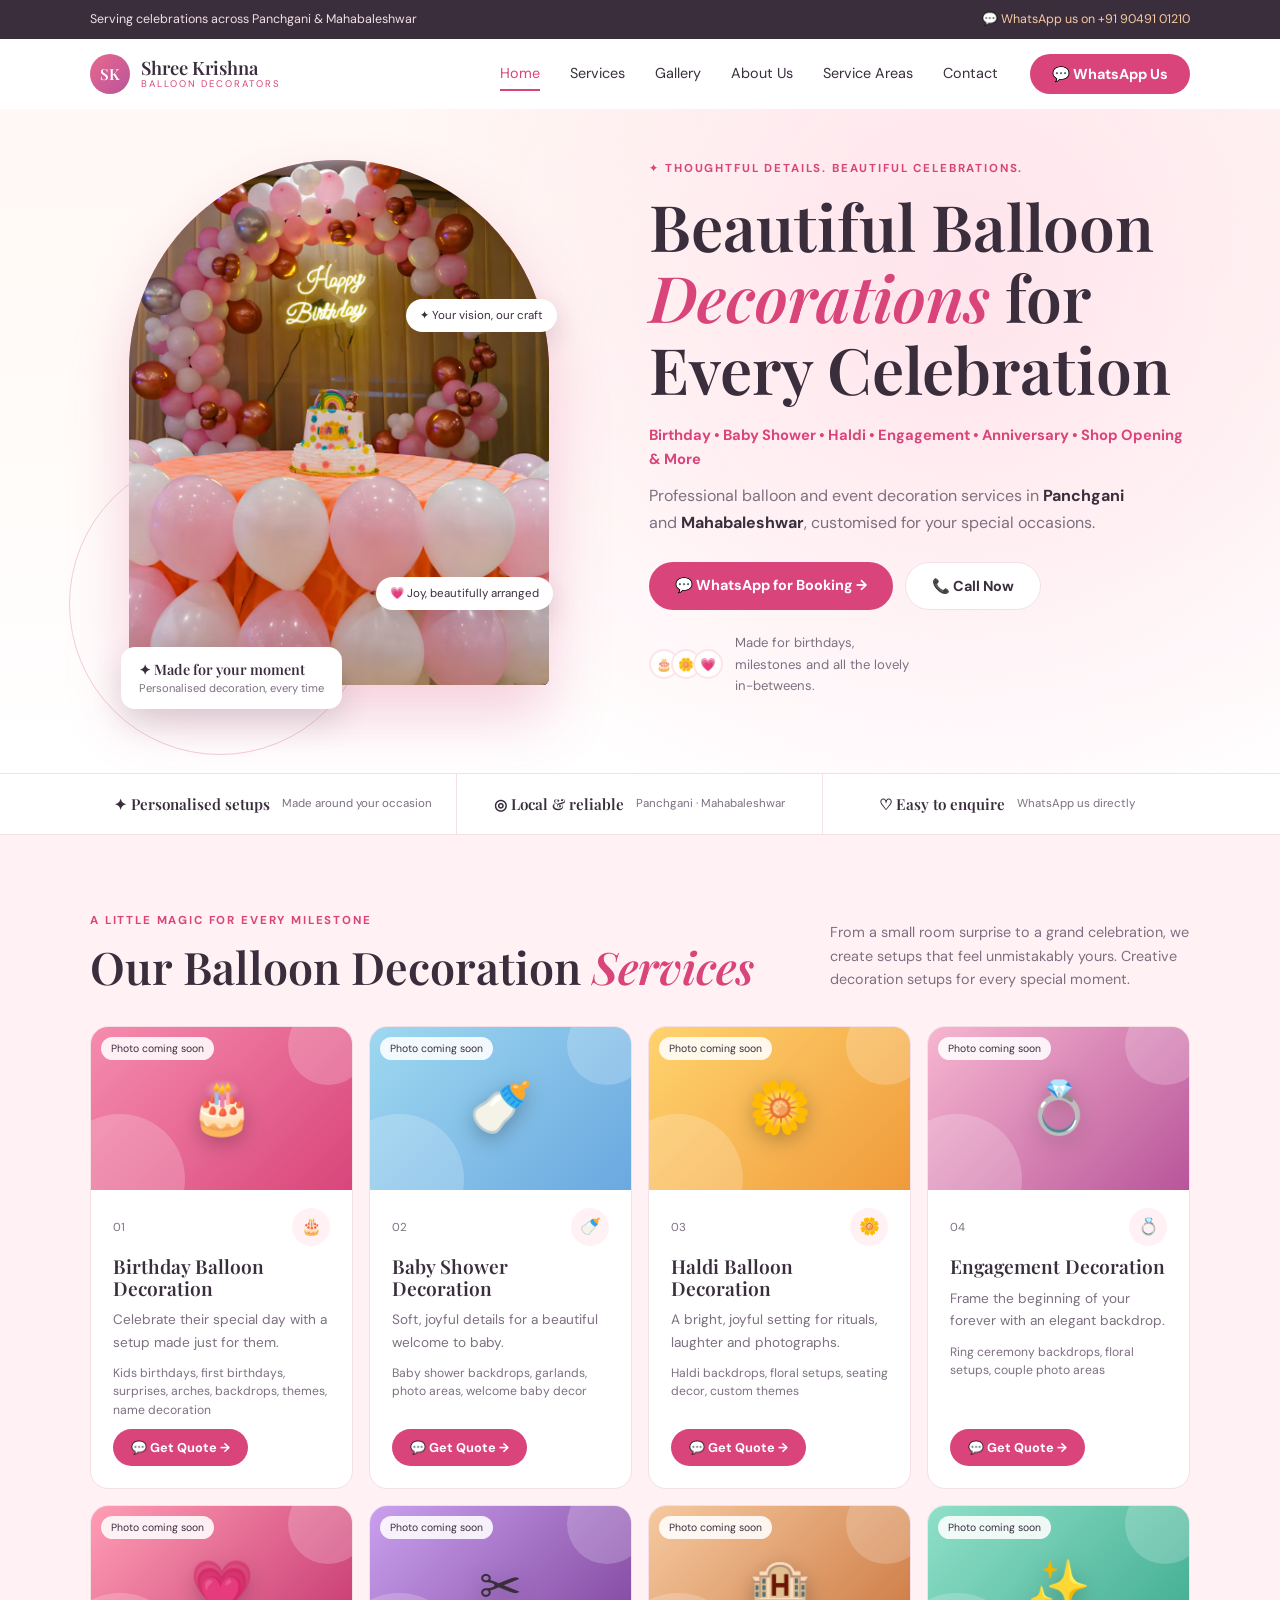
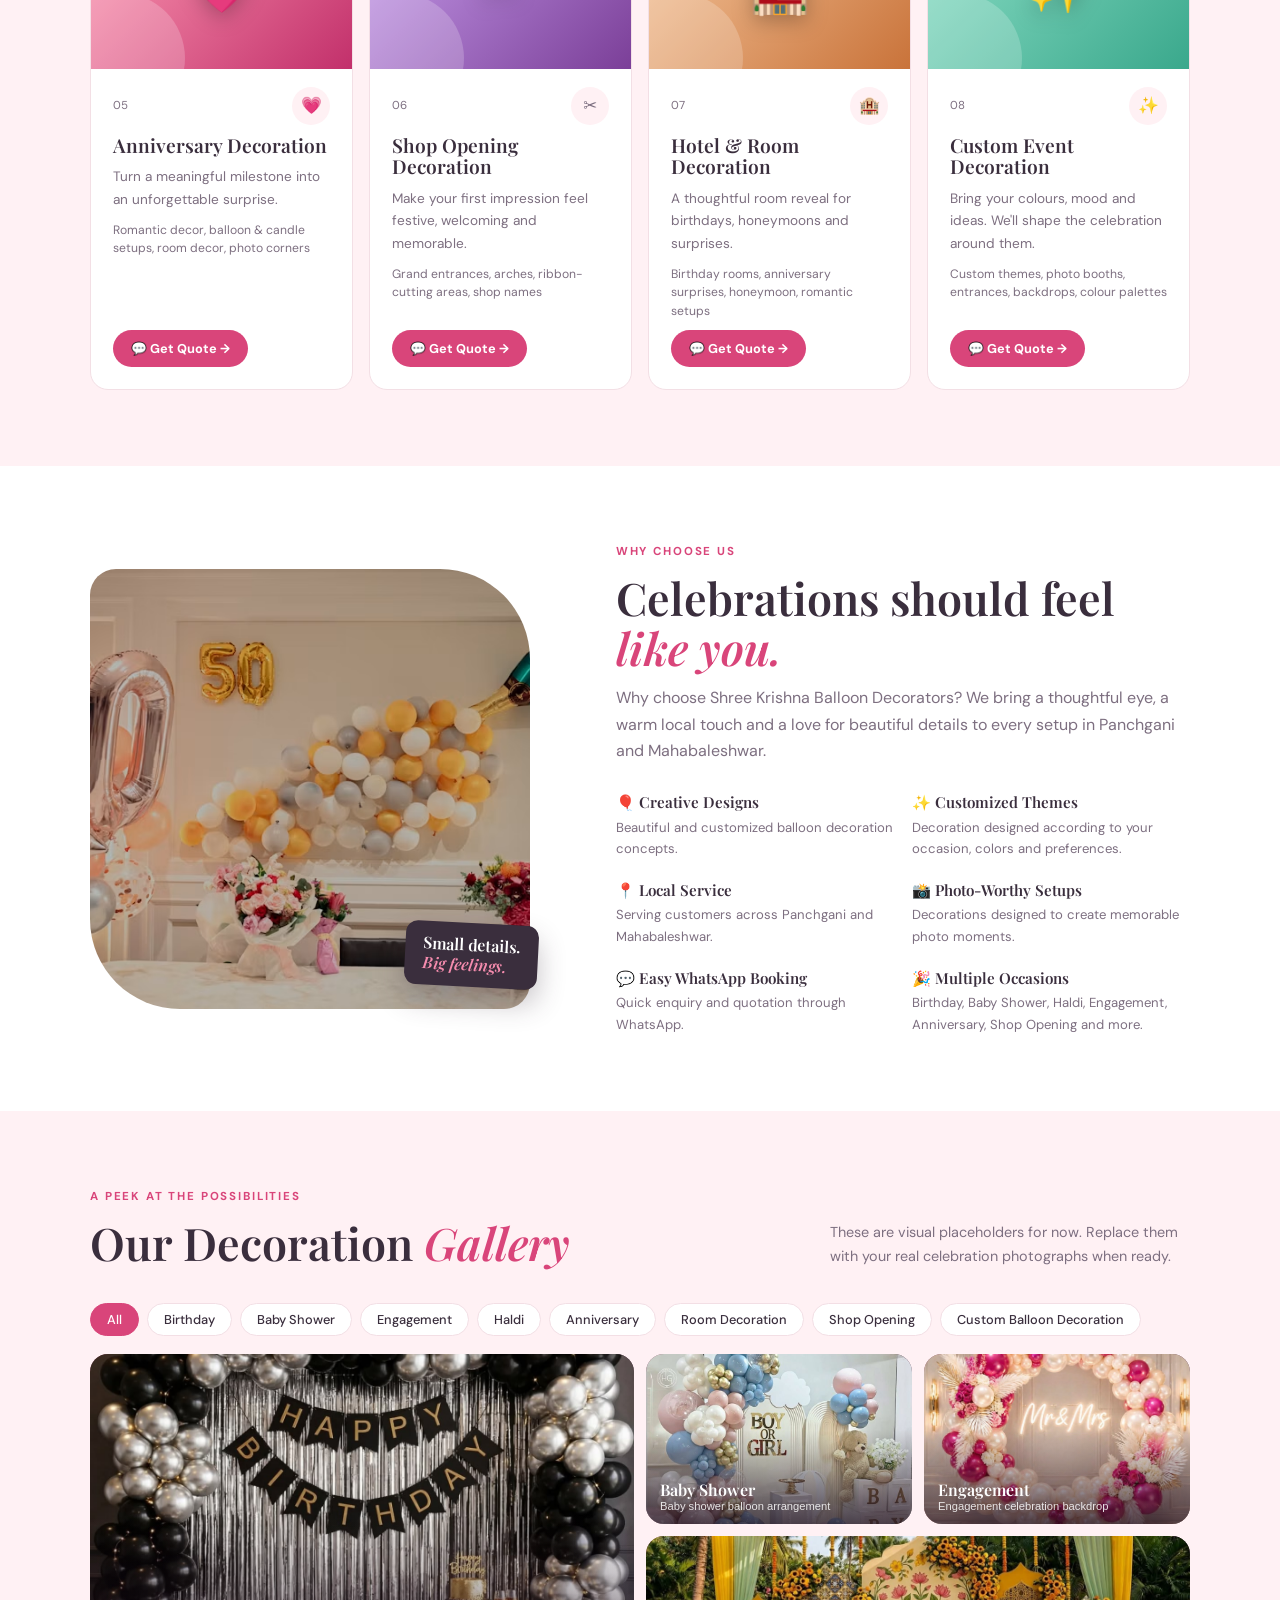
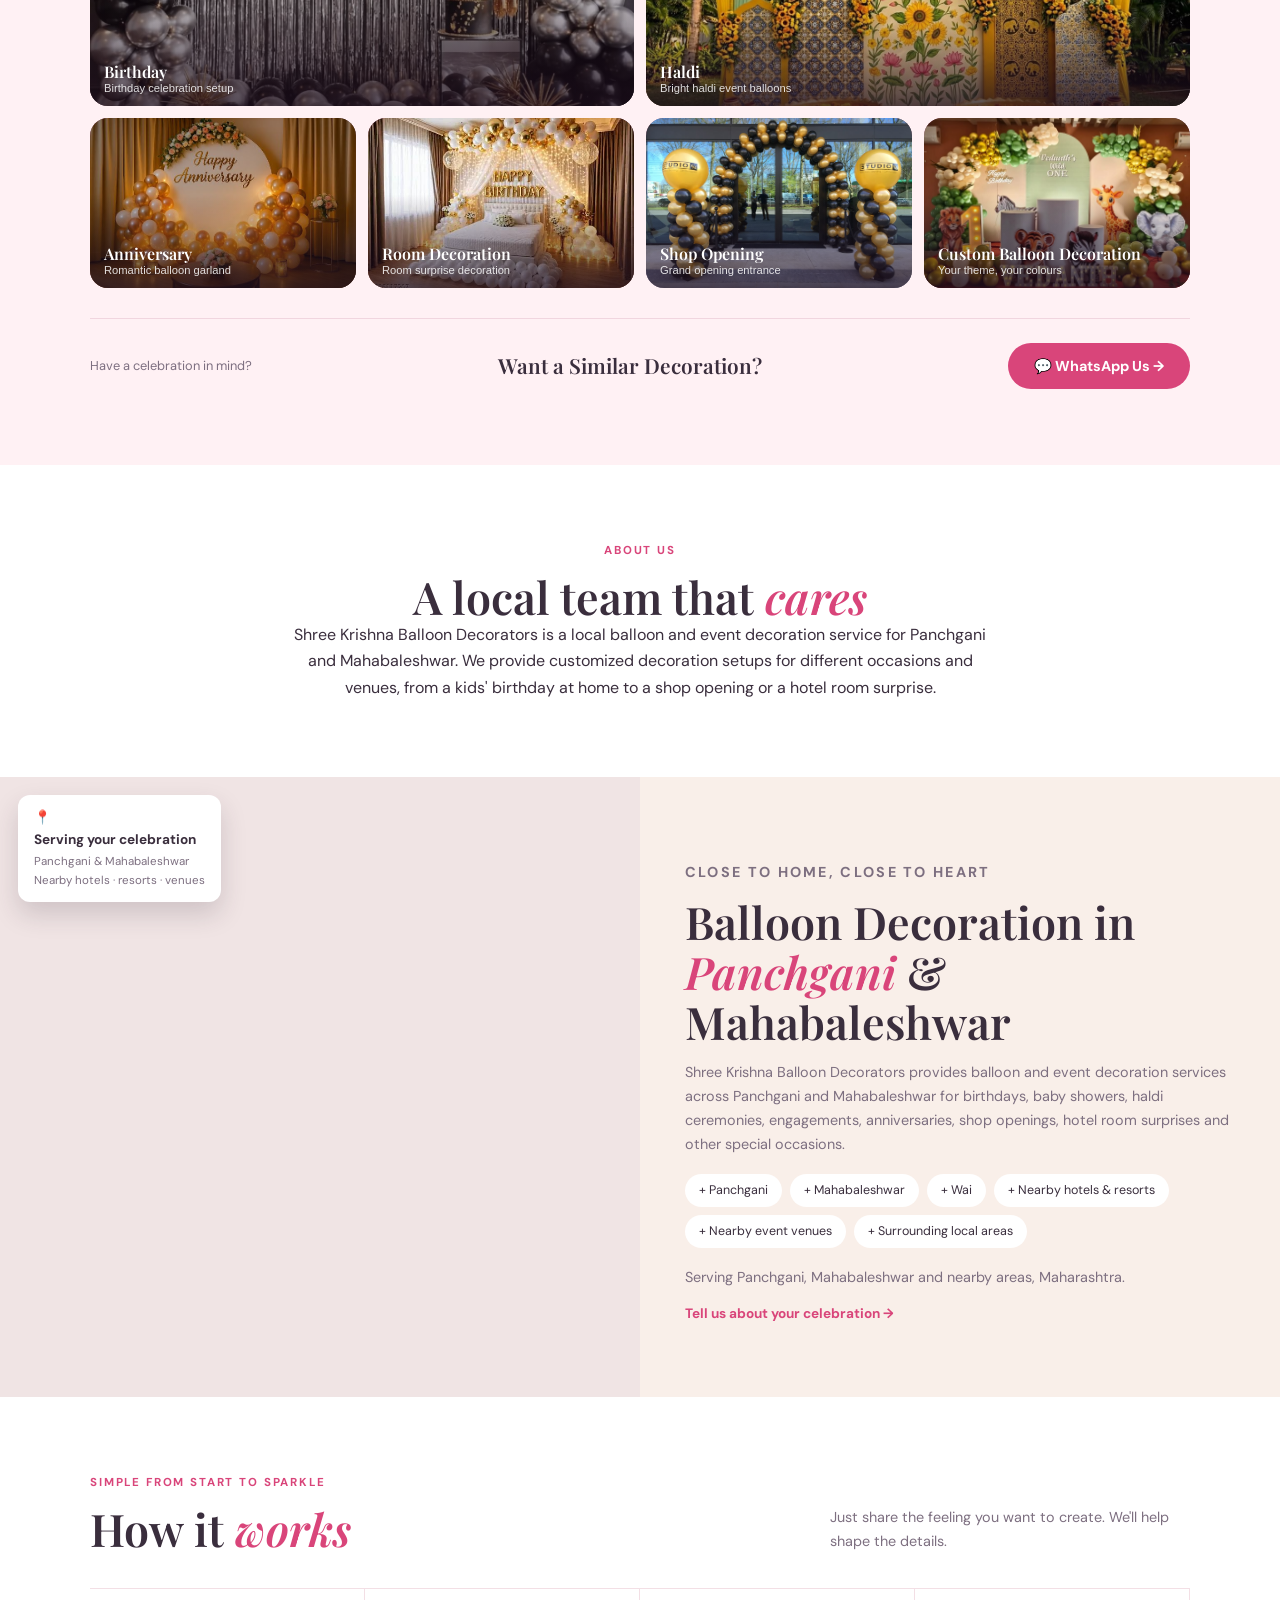
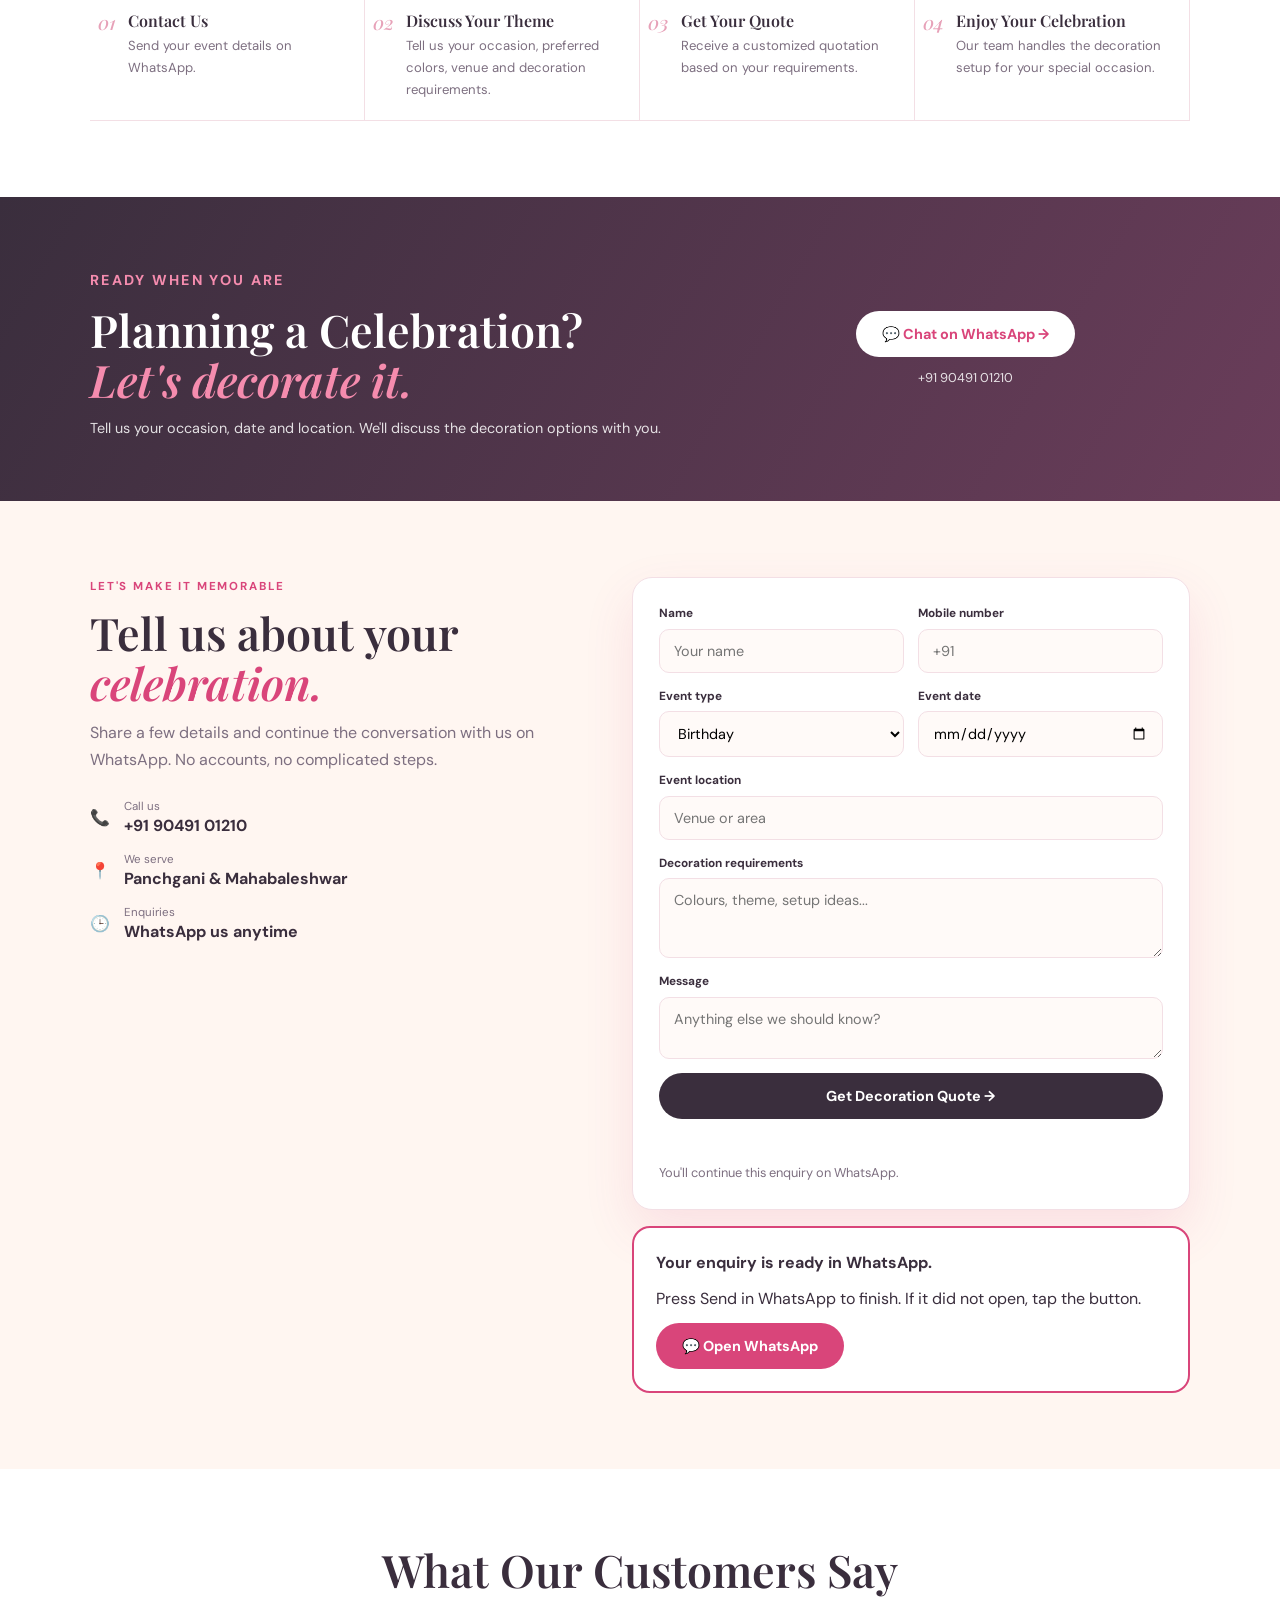
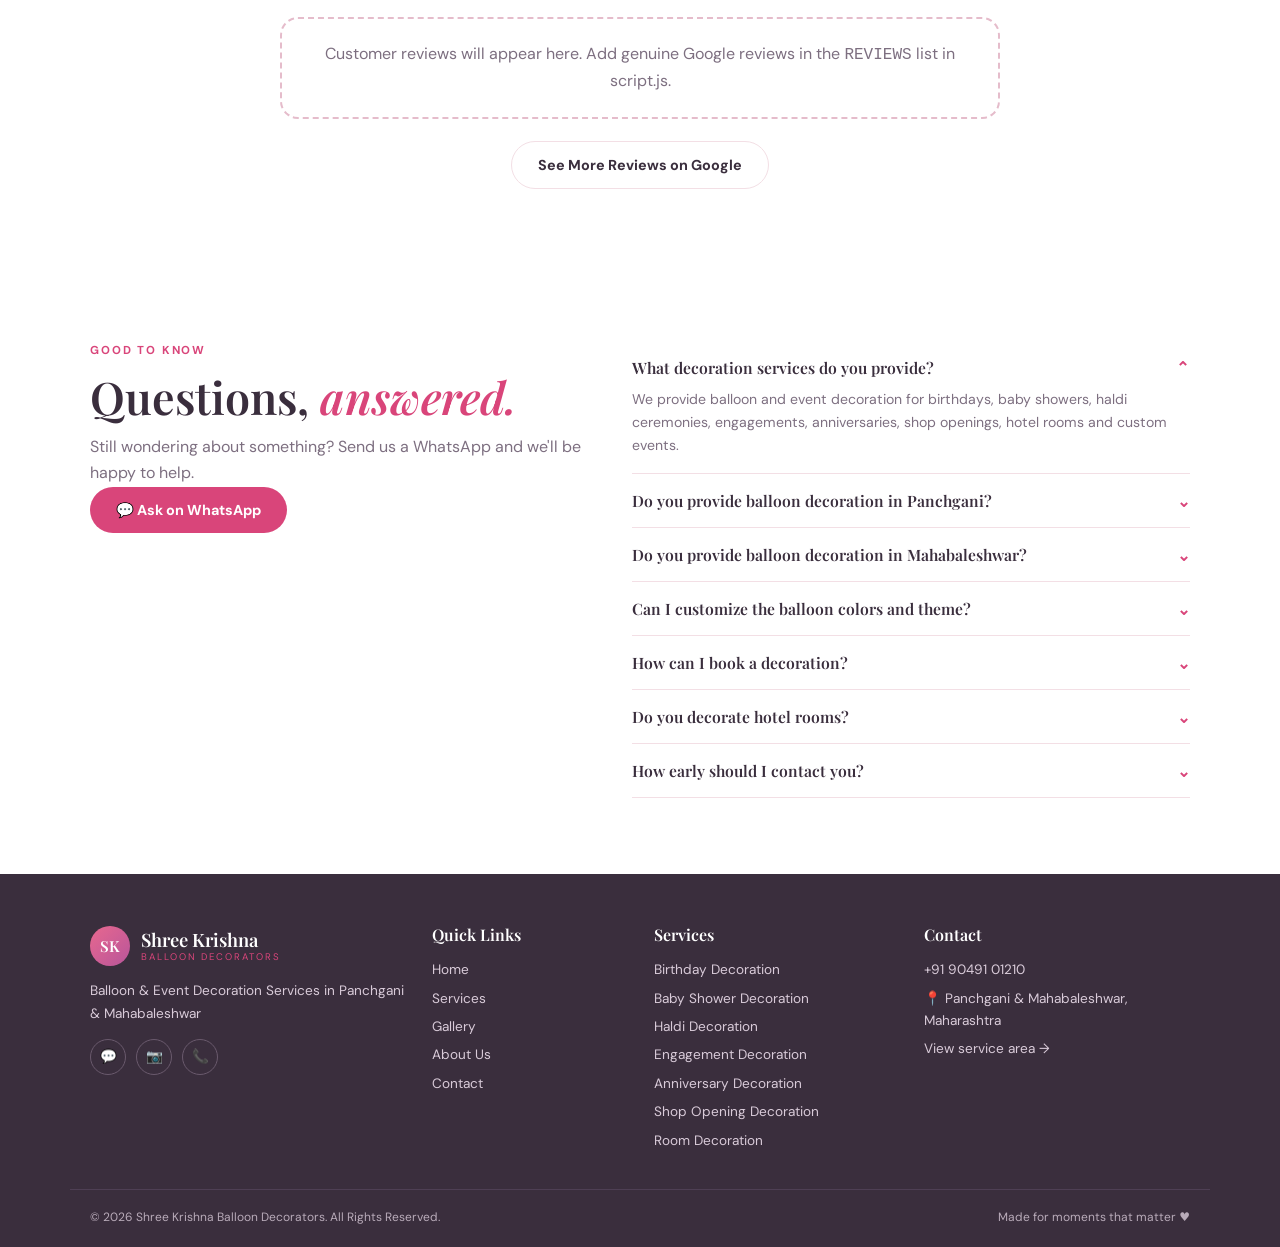
==== commit 950a8b85: "Initial commit" ====
--- a/index.html
+++ b/index.html
@@ -49,7 +49,7 @@
       <p class="made"><span class="av"><i>🎂</i><i>🌼</i><i>💗</i></span>Made for birthdays, milestones and all the lovely in-betweens.</p>
     </div>
     <div class="hvis">
-      <div class="arch"><img src="images/hero.jpg" width="900" height="1125" alt="Balloon arch birthday decoration by Shree Krishna Balloon Decorators" fetchpriority="high" onerror="this.remove()"></div>
+      <div class="arch"><img src="images/home.png" width="900" height="1125" alt="Balloon arch birthday decoration by Shree Krishna Balloon Decorators" fetchpriority="high" onerror="this.remove()"></div>
       <span class="chip k1">✦ Your vision, our craft</span>
       <span class="chip k2">💗 Joy, beautifully arranged</span>
       <div class="card-float"><b>✦ Made for your moment</b><small>Personalised decoration, every time</small></div>
@@ -69,7 +69,7 @@
 </div></section>
 
 <section class="sec"><div class="wrap why">
-  <div class="whyimg"><div class="photo"><img src="images/why.jpg" width="800" height="800" alt="Balloon wall and number decoration setup" loading="lazy" onerror="this.remove()"></div><span class="tag">Small details.<br><em>Big feelings.</em></span></div>
+  <div class="whyimg"><div class="photo"><img src="images/about.avif" width="800" height="800" alt="Balloon wall and number decoration setup" loading="lazy" onerror="this.remove()"></div><span class="tag">Small details.<br><em>Big feelings.</em></span></div>
   <div>
     <p class="eyebrow">Why choose us</p>
     <h2>Celebrations should feel <em>like you.</em></h2>
--- a/style.css
+++ b/style.css
@@ -183,3 +183,15 @@
 }
 @media(min-width:1000px){.grid4{grid-template-columns:repeat(4,1fr)}.steps{grid-template-columns:repeat(4,1fr)}}
 @media(prefers-reduced-motion:reduce){*,*::before,*::after{animation:none!important;transition:none!important;scroll-behavior:auto!important}.hcopy>*,.arch{opacity:1}.js .reveal{opacity:1;transform:none}}
+
+/* service card photos */
+.scard{padding:0;gap:0;overflow:hidden}
+.sb{padding:18px 22px 22px;display:flex;flex-direction:column;gap:10px;flex:1}
+.simg{position:relative;aspect-ratio:16/10;overflow:hidden;display:grid;place-items:center;background:linear-gradient(135deg,var(--c1),var(--c2))}
+.simg::before,.simg::after{content:"";position:absolute;border-radius:50%;background:rgba(255,255,255,.2)}
+.simg::before{width:130px;height:130px;left:-36px;bottom:-54px}.simg::after{width:80px;height:80px;right:-16px;top:-22px}
+.simg img{position:absolute;inset:0;width:100%;height:100%;object-fit:cover;z-index:1;transition:transform .7s}
+.scard:hover .simg img{transform:scale(1.09)}
+.fe{font-size:3.2rem;filter:drop-shadow(0 6px 10px rgba(0,0,0,.25));transition:transform .4s}.scard:hover .fe{transform:scale(1.15) rotate(-6deg)}
+.simg small{position:absolute;left:10px;top:10px;z-index:2;font-size:.65rem;background:rgba(255,255,255,.88);color:var(--dark);padding:3px 10px;border-radius:99px}
+.simg img~.fe,.simg img~small{display:none}
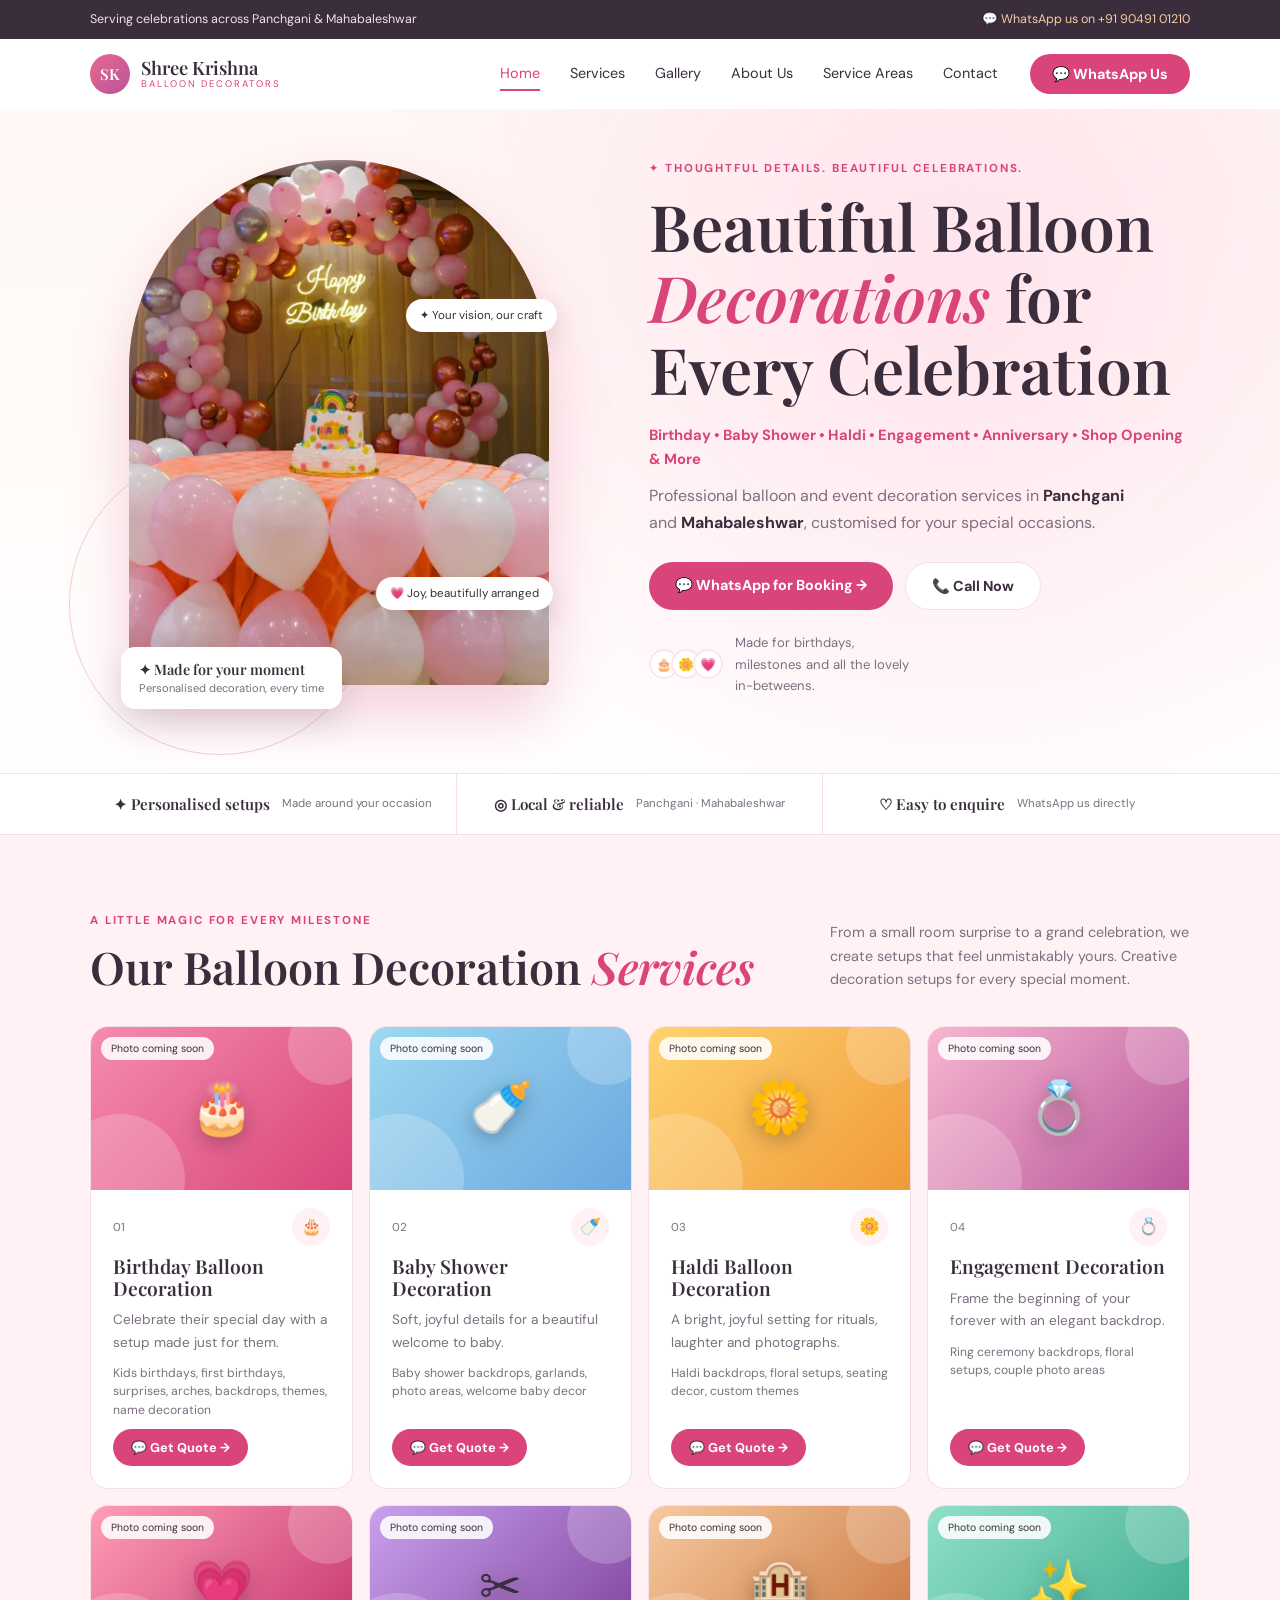
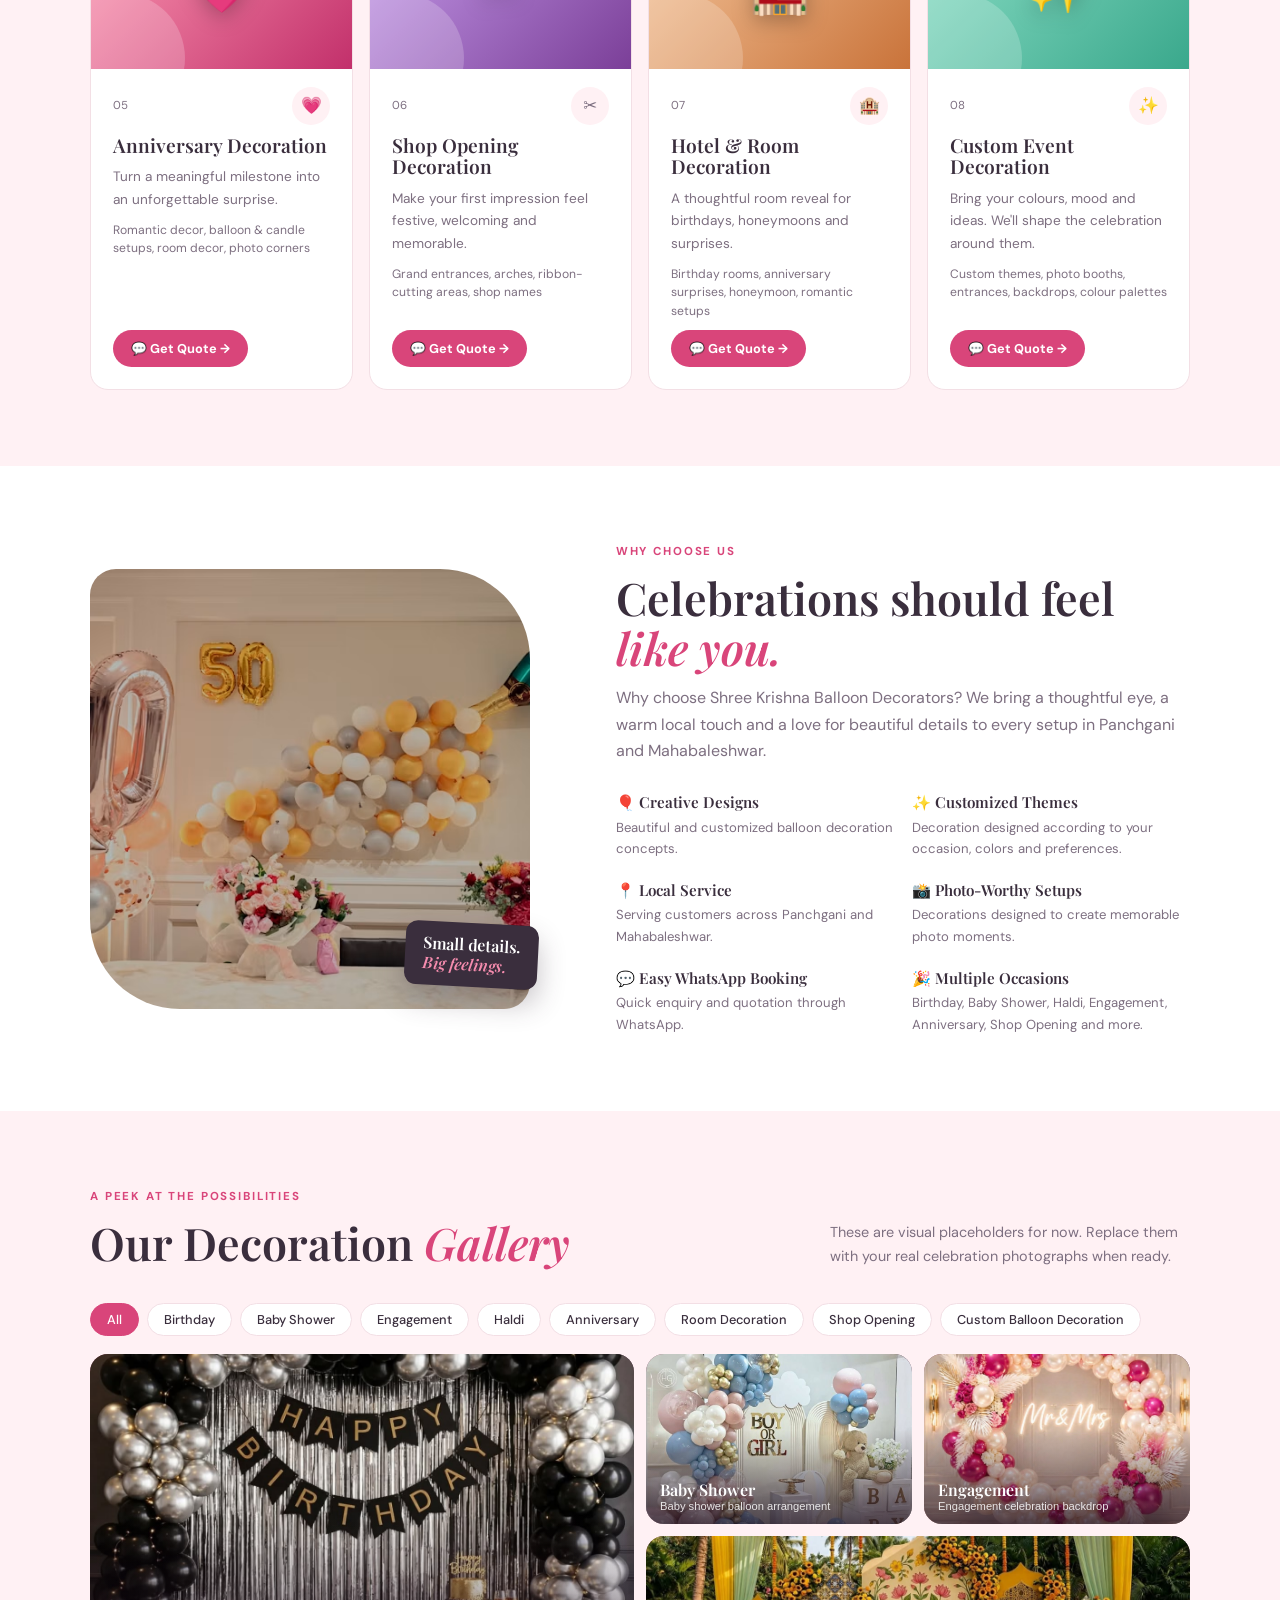
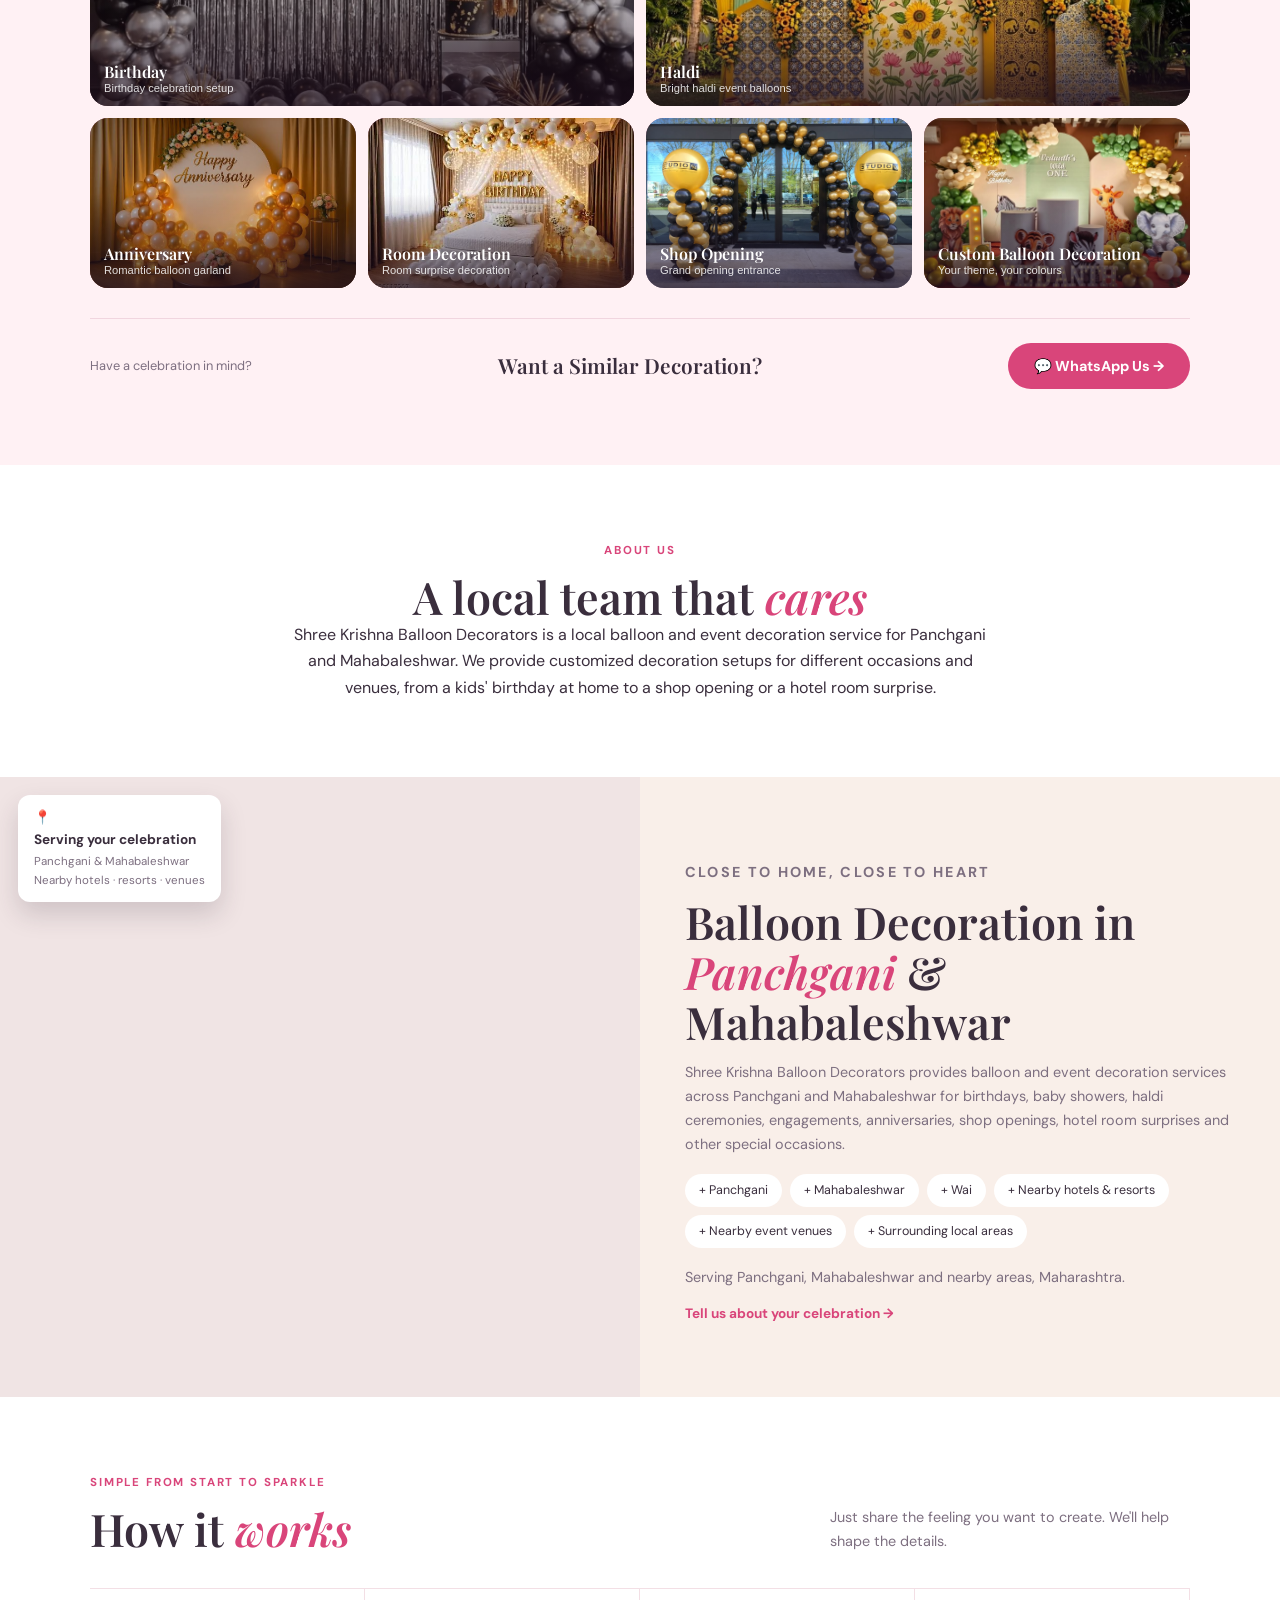
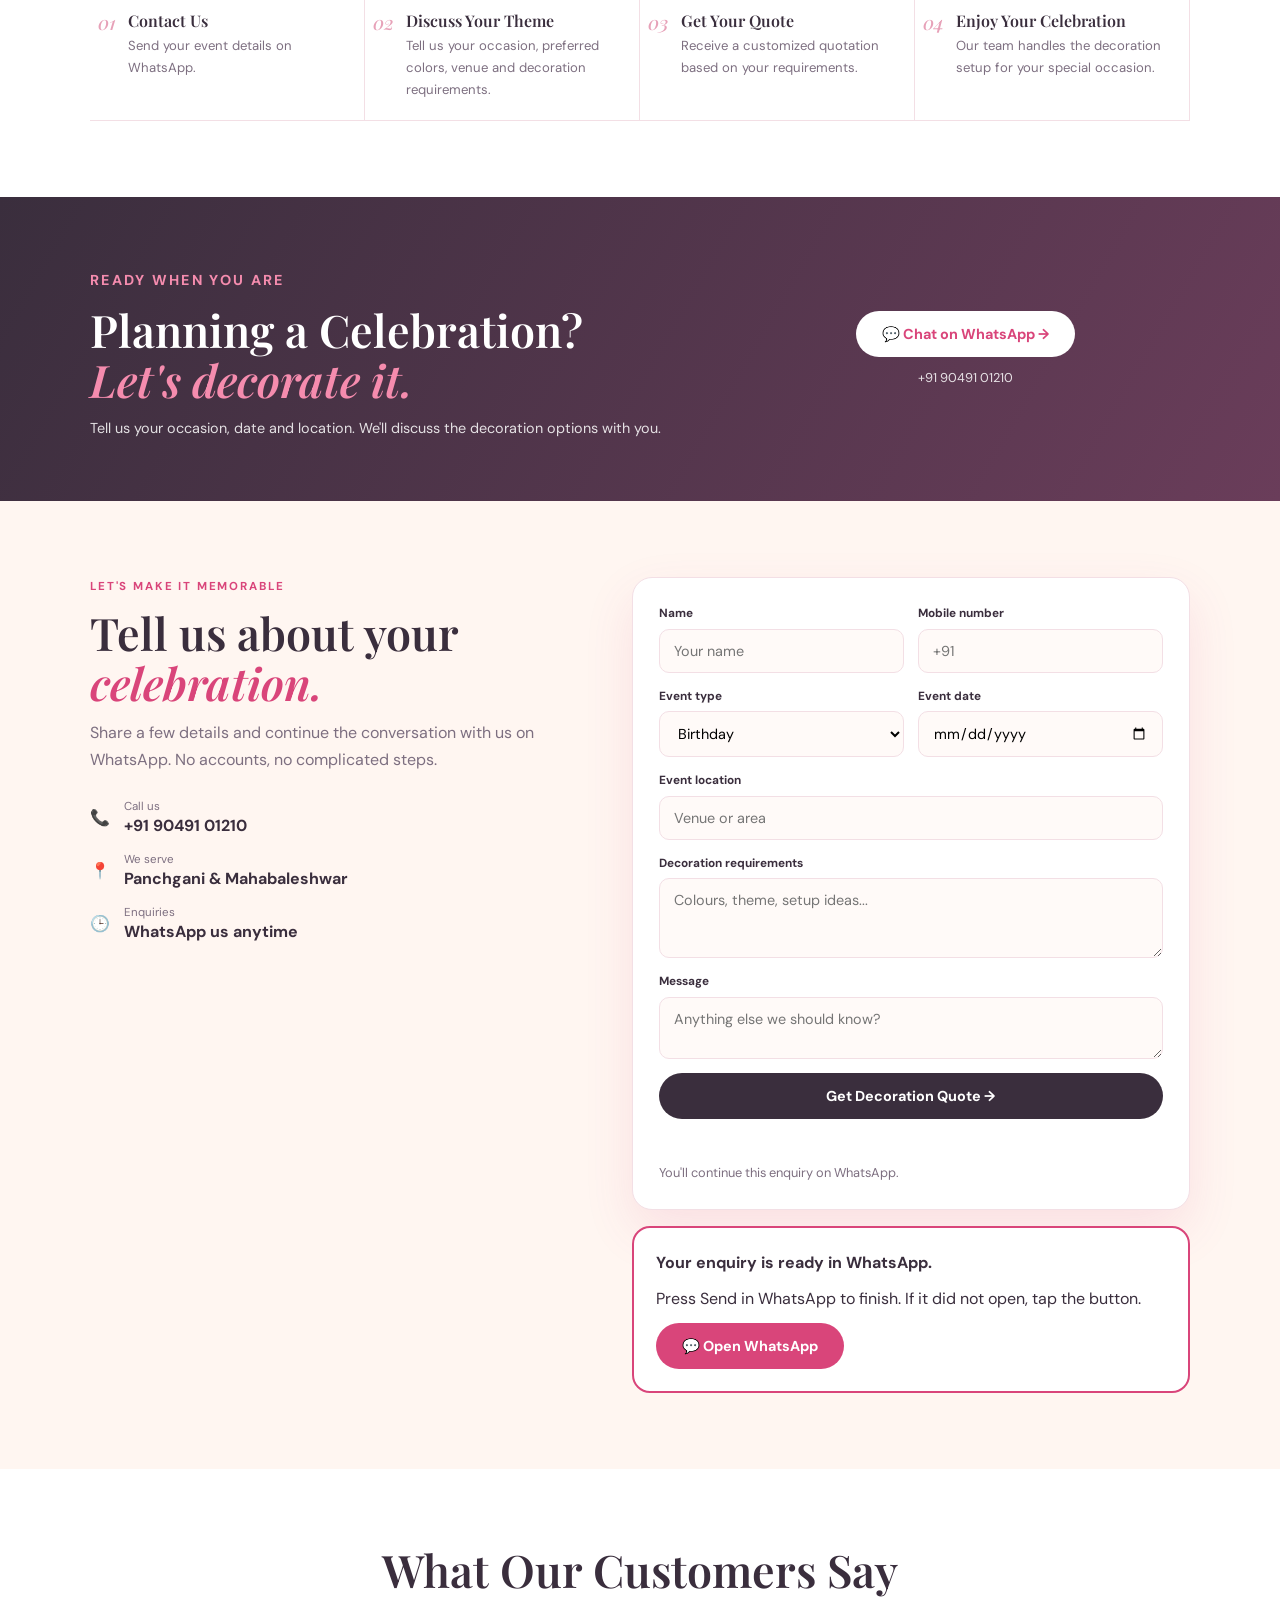
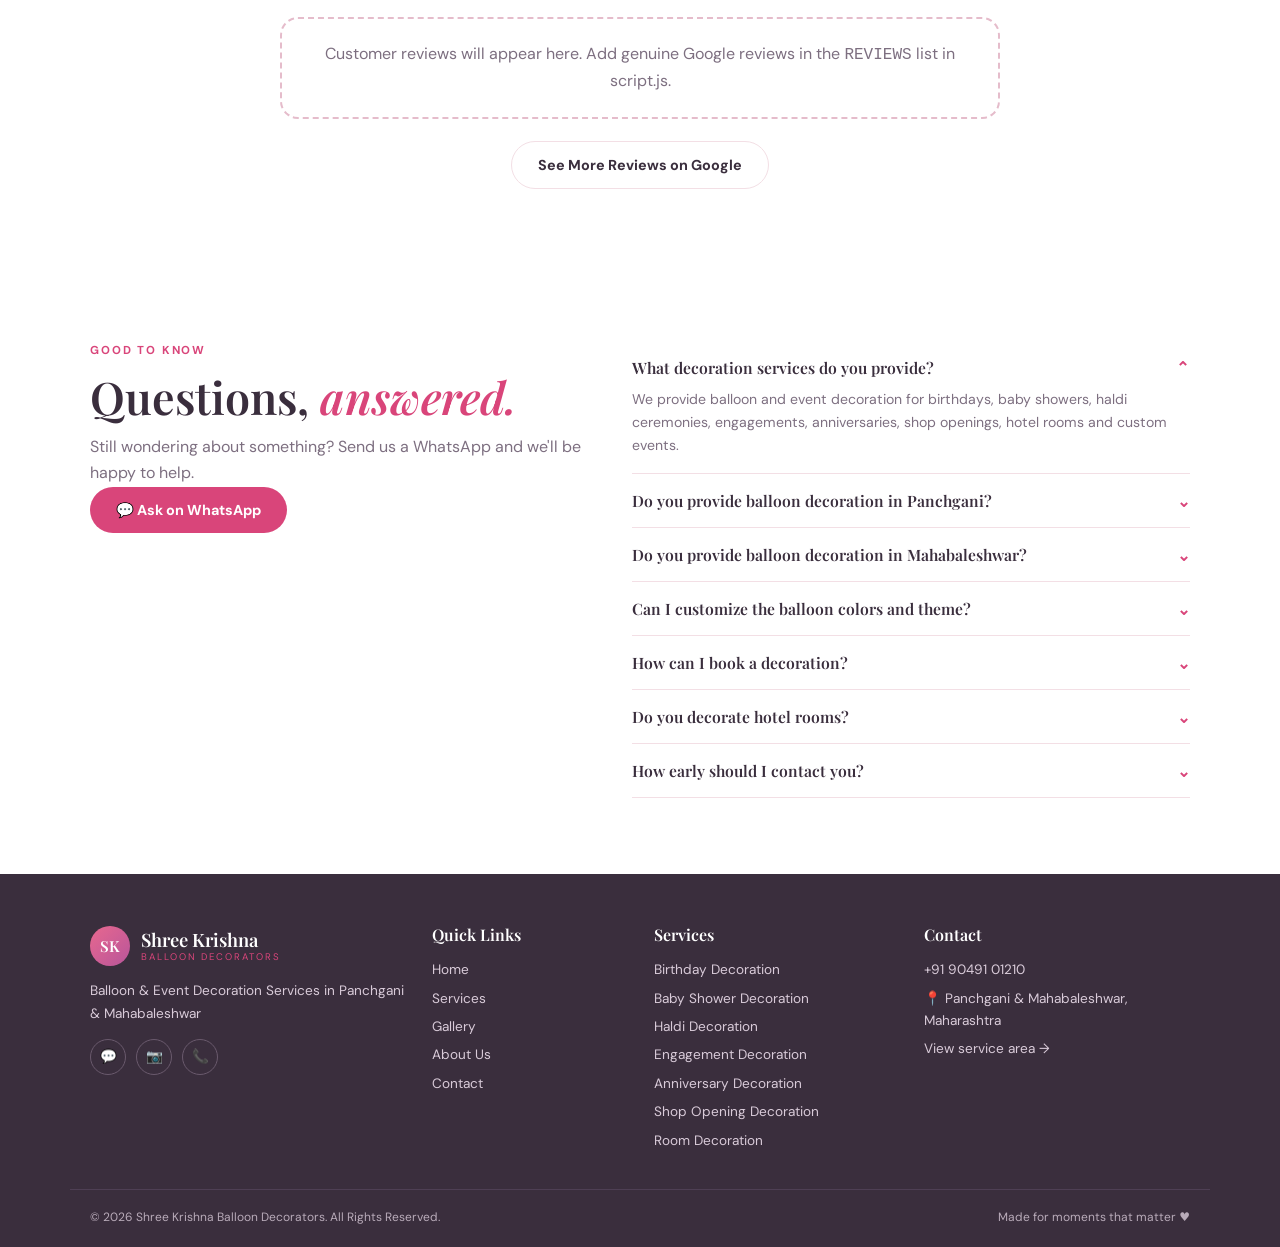
==== commit 58e64209: "Initial commit" ====
--- a/index.html
+++ b/index.html
@@ -49,7 +49,7 @@
       <p class="made"><span class="av"><i>🎂</i><i>🌼</i><i>💗</i></span>Made for birthdays, milestones and all the lovely in-betweens.</p>
     </div>
     <div class="hvis">
-      <div class="arch"><img src="images/home.png" width="900" height="1125" alt="Balloon arch birthday decoration by Shree Krishna Balloon Decorators" fetchpriority="high" onerror="this.remove()"></div>
+      <div class="arch"><img src="images/home.webp" width="900" height="1125" alt="Balloon arch birthday decoration by Shree Krishna Balloon Decorators" fetchpriority="high" onerror="this.remove()"></div>
       <span class="chip k1">✦ Your vision, our craft</span>
       <span class="chip k2">💗 Joy, beautifully arranged</span>
       <div class="card-float"><b>✦ Made for your moment</b><small>Personalised decoration, every time</small></div>
